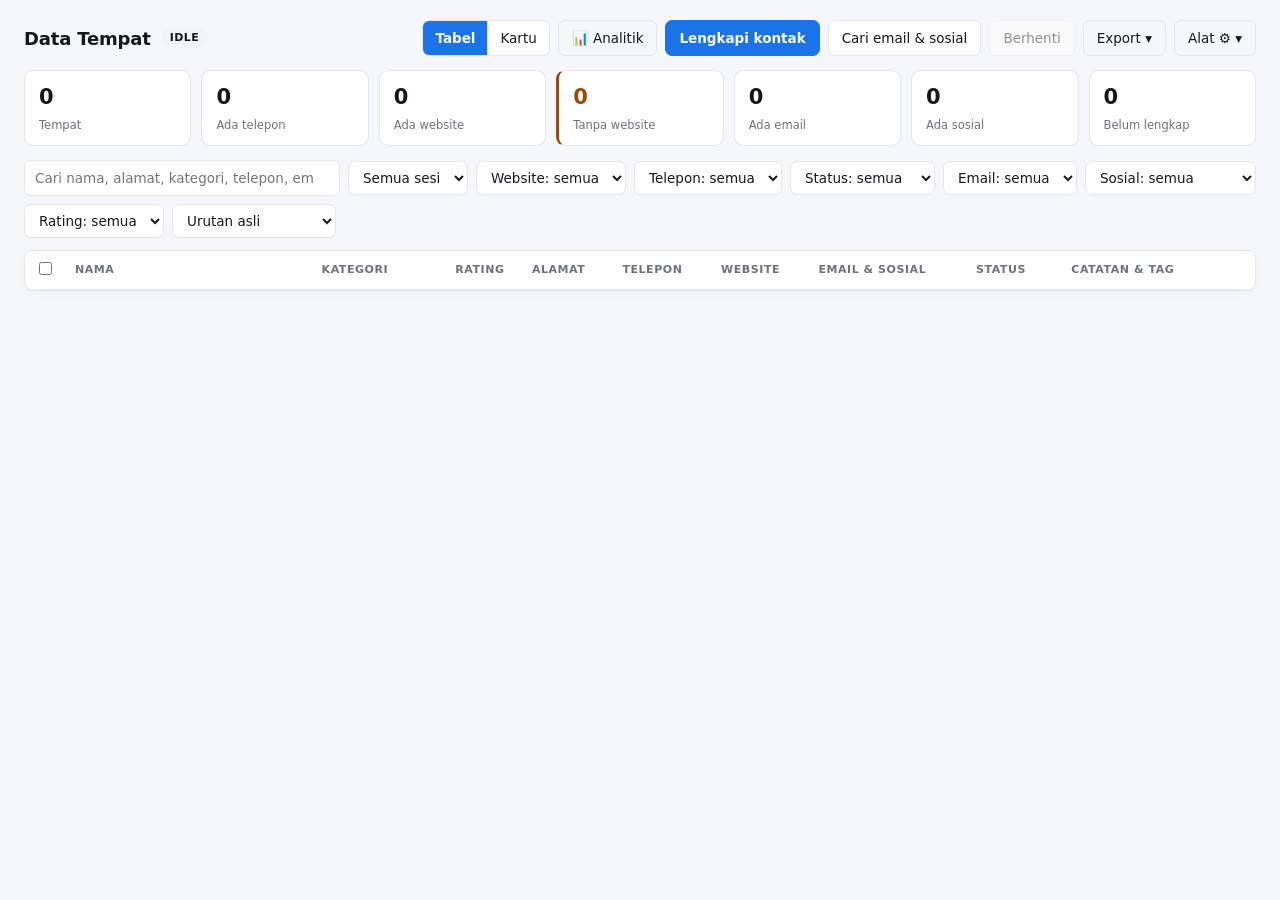
==== dashboard.html @ 05a10f6c "first commit" ====
<!doctype html>
<html lang="id">
<head>
  <meta charset="utf-8" />
  <title>Maps Directory Crawler — Dashboard</title>
  <link rel="stylesheet" href="dashboard.css" />
</head>
<body>
  <header class="top">
    <div class="brand">
      <h1>Data Tempat</h1>
      <span id="statusChip" class="chip idle">idle</span>
      <span id="live" class="live" hidden><i></i>live</span>
    </div>
    <div class="tools">
      <div class="seg" role="group" aria-label="Tampilan">
        <button id="viewTable" class="on" aria-pressed="true">Tabel</button>
        <button id="viewCard" aria-pressed="false">Kartu</button>
      </div>
      <button id="toggleAnalytics" class="ghost" title="Tampilkan/sembunyikan analitik visual">📊 Analitik</button>
      <button id="enrich" class="primary">Lengkapi kontak</button>
      <button id="emails">Cari email & sosial</button>
      <button id="stop" disabled>Berhenti</button>

      <div class="dropdown">
        <button id="btnExportMenu" class="ghost">Export ▾</button>
        <div class="dropdown-content">
          <button id="csv">Export CSV</button>
          <button id="excel">Export Excel (.xls)</button>
          <button id="json">Export JSON</button>
          <button id="copy">Salin (TSV)</button>
          <hr />
          <button id="copyEmails">Salin Semua Email</button>
          <button id="copyPhones">Salin Semua Telepon</button>
        </div>
      </div>

      <div class="dropdown">
        <button id="btnMoreMenu" class="ghost">Alat ⚙ ▾</button>
        <div class="dropdown-content">
          <button id="dedupe">Bersihkan Duplikat</button>
          <button id="clear" class="danger">Hapus semua data</button>
        </div>
      </div>
    </div>
  </header>

  <section id="runBar" class="runbar" hidden>
    <div class="runhead">
      <span id="runMsg"></span>
      <span id="runPct" class="pct"></span>
    </div>
    <div class="bar"><div id="fill"></div></div>
  </section>

  <section id="analyticsPanel" class="analytics-panel" hidden>
    <div class="analytics-grid">
      <div class="analytics-card">
        <h4>Funnel CRM Status</h4>
        <div id="analyticsFunnel" class="chart-bars"></div>
      </div>
      <div class="analytics-card">
        <h4>Kategori Terbanyak</h4>
        <div id="analyticsCategories" class="chart-bars"></div>
      </div>
      <div class="analytics-card">
        <h4>Kelengkapan Kontak</h4>
        <div id="analyticsCompleteness" class="chart-bars"></div>
      </div>
      <div class="analytics-card">
        <h4>Distribusi Rating</h4>
        <div id="analyticsRating" class="chart-bars"></div>
      </div>
    </div>
  </section>

  <section class="stats">
    <div class="stat"><span id="sTotal">0</span><label>Tempat</label></div>
    <div class="stat"><span id="sPhone">0</span><label>Ada telepon</label></div>
    <div class="stat"><span id="sSite">0</span><label>Ada website</label></div>
    <div class="stat warn"><span id="sNoSite">0</span><label>Tanpa website</label></div>
    <div class="stat"><span id="sEmail">0</span><label>Ada email</label></div>
    <div class="stat"><span id="sSocial">0</span><label>Ada sosial</label></div>
    <div class="stat"><span id="sIncomplete">0</span><label>Belum lengkap</label></div>
  </section>

  <section class="filters">
    <input id="q" type="search" placeholder="Cari nama, alamat, kategori, telepon, email, tag…" />
    <select id="session" title="Sesi crawl"><option value="all">Semua sesi</option></select>
    <select id="fWebsite">
      <option value="all">Website: semua</option>
      <option value="no">Tanpa website</option>
      <option value="yes">Ada website</option>
    </select>
    <select id="fPhone">
      <option value="all">Telepon: semua</option>
      <option value="no">Tanpa telepon</option>
      <option value="yes">Ada telepon</option>
    </select>
    <select id="fStatus">
      <option value="all">Status: semua</option>
      <option value="none">Belum ditandai</option>
      <option value="baru">Baru</option>
      <option value="dihubungi">Dihubungi</option>
      <option value="followup">Follow-up</option>
      <option value="deal">Deal</option>
      <option value="tolak">Tidak tertarik</option>
    </select>
    <select id="fEmail">
      <option value="all">Email: semua</option>
      <option value="yes">Ada email</option>
      <option value="no">Tanpa email</option>
    </select>
    <select id="fSocial">
      <option value="all">Sosial: semua</option>
      <option value="yes">Ada sosial media</option>
      <option value="no">Tanpa sosial media</option>
    </select>
    <select id="fRating">
      <option value="all">Rating: semua</option>
      <option value="lt4">&lt; 4,0</option>
      <option value="gte4">≥ 4,0</option>
      <option value="gte45">≥ 4,5</option>
      <option value="none">Tanpa rating</option>
    </select>
    <select id="sort">
      <option value="default">Urutan asli</option>
      <option value="name">Nama A–Z</option>
      <option value="rating">Rating tertinggi</option>
      <option value="reviews">Review terbanyak</option>
      <option value="category">Kategori A–Z</option>
    </select>
    <button id="reset" class="ghost" hidden>Reset filter</button>
    <span id="shown" class="shown"></span>
  </section>

  <div id="tableWrap" class="tablewrap">
    <table id="tbl">
      <thead>
        <tr>
          <th class="c-chk"><input type="checkbox" id="selectAll" title="Pilih semua baris di halaman ini" /></th>
          <th class="c-name sortable" data-sort="name">Nama <span class="sort-icon"></span></th>
          <th class="sortable" data-sort="category">Kategori <span class="sort-icon"></span></th>
          <th class="num sortable" data-sort="rating">Rating <span class="sort-icon"></span></th>
          <th>Alamat</th>
          <th>Telepon</th>
          <th>Website</th>
          <th>Email & Sosial</th>
          <th class="sortable" data-sort="status">Status <span class="sort-icon"></span></th>
          <th>Catatan & Tag</th>
          <th class="c-act"></th>
        </tr>
      </thead>
      <tbody id="tbody"></tbody>
    </table>
  </div>

  <div id="cardWrap" class="cardwrap" hidden></div>

  <p id="empty" class="empty" hidden></p>

  <nav id="pager" class="pager" hidden>
    <button id="pFirst" title="Halaman pertama">«</button>
    <button id="pPrev">‹ Sebelumnya</button>
    <span id="pInfo" class="pinfo"></span>
    <button id="pNext">Berikutnya ›</button>
    <button id="pLast" title="Halaman terakhir">»</button>
    <select id="perPage" title="Baris per halaman">
      <option value="25">25 / hal</option>
      <option value="50" selected>50 / hal</option>
      <option value="100">100 / hal</option>
      <option value="250">250 / hal</option>
    </select>
  </nav>

  <!-- Floating Batch Actions Bar -->
  <div id="batchBar" class="batch-bar" hidden>
    <span id="batchCount" class="batch-count">0 terpilih</span>
    <select id="batchStatusSel">
      <option value="">Ubah status massal…</option>
      <option value="baru">Baru</option>
      <option value="dihubungi">Dihubungi</option>
      <option value="followup">Follow-up</option>
      <option value="deal">Deal</option>
      <option value="tolak">Tidak tertarik</option>
    </select>
    <button id="batchExport" class="ghost">Export Terpilih</button>
    <button id="batchDelete" class="danger ghost">Hapus Terpilih</button>
    <button id="batchCancel" class="ghost">Batal</button>
  </div>

  <!-- Quick Detail Drawer Modal -->
  <div id="drawerOverlay" class="drawer-overlay" hidden></div>
  <aside id="drawerModal" class="drawer" hidden>
    <div class="drawer-header">
      <h2 id="dName">Nama Tempat</h2>
      <button id="dClose" class="drawer-close">&times;</button>
    </div>
    <div class="drawer-body">
      <div id="dBadges" class="drawer-badges"></div>
      
      <div class="drawer-actions">
        <a id="dBtnWa" class="btn-action wa" target="_blank" hidden>💬 WhatsApp</a>
        <a id="dBtnCall" class="btn-action call" target="_blank" hidden>📞 Telepon</a>
        <a id="dBtnSite" class="btn-action site" target="_blank" hidden>🌐 Website</a>
        <a id="dBtnMap" class="btn-action map" target="_blank" hidden>📍 Google Maps</a>
        <a id="dBtnEmail" class="btn-action mail" target="_blank" hidden>✉️ Email</a>
      </div>

      <div class="drawer-section">
        <h3>Informasi Kontak</h3>
        <div class="drawer-row"><b>Alamat:</b> <span id="dAddr">—</span></div>
        <div class="drawer-row"><b>Telepon:</b> <span id="dPhone">—</span></div>
        <div class="drawer-row"><b>Website:</b> <span id="dWebsite">—</span></div>
        <div class="drawer-row"><b>Email:</b> <span id="dEmail">—</span></div>
        <div class="drawer-row"><b>Media Sosial:</b> <div id="dSocials">—</div></div>
      </div>

      <div class="drawer-section">
        <h3>Lokasi & Jam Buka</h3>
        <div class="drawer-row"><b>Plus Code:</b> <span id="dPlusCode">—</span></div>
        <div class="drawer-row"><b>Koordinat:</b> <span id="dCoords">—</span></div>
        <div class="drawer-row"><b>Jam Buka:</b> <div id="dHours" class="hours-box">—</div></div>
      </div>

      <div class="drawer-section">
        <h3>Manajemen CRM</h3>
        <div class="drawer-row">
          <b>Status:</b>
          <div id="dStatusWrap"></div>
        </div>
        <div class="drawer-row">
          <b>Catatan:</b>
          <textarea id="dNote" class="drawer-textarea" placeholder="Tulis catatan prospek di sini…"></textarea>
        </div>
        <div class="drawer-row">
          <b>Tag Kustom:</b>
          <input id="dTags" type="text" class="drawer-input" placeholder="Pisahkan dengan koma (mis: VIP, Target Q3)" />
        </div>
      </div>
    </div>
  </aside>

  <script src="export.js"></script>
  <script src="dashboard.js"></script>
</body>
</html>
---- dashboard.css ----
:root {
  --bg: #f6f7f9;
  --panel: #ffffff;
  --fg: #16181d;
  --muted: #6b7280;
  --line: #e4e6eb;
  --accent: #1a73e8;
  --danger: #c5321f;
  --ok: #16794a;
  --warnbg: #fdf0e6;
  --warnfg: #9a4b0a;
  --chip: #f2f4f7;
}
@media (prefers-color-scheme: dark) {
  :root {
    --bg: #101216;
    --panel: #181b21;
    --fg: #e8eaed;
    --muted: #9aa0a6;
    --line: #2c2f36;
    --accent: #8ab4f8;
    --danger: #f28b82;
    --ok: #81c995;
    --warnbg: #2d2417;
    --warnfg: #f0b072;
    --chip: #22252b;
  }
}

* { box-sizing: border-box; }

/* Critical fix: HTML hidden attribute must override element CSS display */
[hidden] { display: none !important; }

body {
  margin: 0;
  padding: 20px 24px 40px;
  background: var(--bg);
  color: var(--fg);
  font: 13.5px/1.5 system-ui, -apple-system, "Segoe UI", sans-serif;
}

.top {
  display: flex;
  align-items: center;
  justify-content: space-between;
  gap: 16px;
  flex-wrap: wrap;
  margin-bottom: 14px;
}
.brand { display: flex; align-items: center; gap: 10px; }
h1 { margin: 0; font-size: 18px; font-weight: 650; letter-spacing: -0.01em; }

.chip {
  padding: 2px 9px;
  border-radius: 99px;
  background: var(--chip);
  font-size: 11px;
  font-weight: 650;
  text-transform: uppercase;
  letter-spacing: 0.04em;
}
.chip.collecting, .chip.detailing, .chip.enriching, .chip.emailing { color: var(--accent); }
.chip.done { color: var(--ok); }
.chip.error, .chip.stopped { color: var(--danger); }

.tools { display: flex; gap: 8px; align-items: center; flex-wrap: wrap; }

button {
  padding: 7px 13px;
  border: 1px solid var(--line);
  border-radius: 7px;
  background: var(--panel);
  color: var(--fg);
  font: inherit;
  cursor: pointer;
  transition: background 0.15s ease, border-color 0.15s ease;
}
button:hover:not(:disabled) { border-color: var(--accent); }
button:disabled { opacity: 0.45; cursor: not-allowed; }
button.primary { background: var(--accent); border-color: var(--accent); color: #fff; font-weight: 600; }
button.danger { color: var(--danger); }
button.ghost { background: transparent; }
button:focus-visible, input:focus-visible, select:focus-visible, textarea:focus-visible {
  outline: 2px solid var(--accent);
  outline-offset: 1px;
}

/* ── dropdown menus ─────────────────────────────────────────── */
.dropdown { position: relative; display: inline-block; }
.dropdown-content {
  display: none;
  position: absolute;
  right: 0;
  top: 100%;
  margin-top: 4px;
  background: var(--panel);
  min-width: 175px;
  box-shadow: 0 4px 16px rgba(0,0,0,0.18);
  border-radius: 8px;
  border: 1px solid var(--line);
  z-index: 100;
  padding: 4px 0;
}
.dropdown:hover .dropdown-content { display: block; }
.dropdown-content button {
  display: block;
  width: 100%;
  text-align: left;
  border: none;
  border-radius: 0;
  padding: 8px 12px;
  background: transparent;
  font-size: 12.5px;
}
.dropdown-content button:hover { background: var(--chip); }
.dropdown-content hr { margin: 4px 0; border: none; border-top: 1px solid var(--line); }

.runmsg {
  margin: 0 0 12px;
  padding: 9px 12px;
  border-radius: 7px;
  background: var(--panel);
  border: 1px solid var(--line);
  border-left: 3px solid var(--accent);
  font-size: 12.5px;
  color: var(--muted);
}

.stats { display: flex; gap: 10px; flex-wrap: wrap; margin-bottom: 14px; }
.stat {
  flex: 1 1 120px;
  padding: 11px 14px;
  border: 1px solid var(--line);
  border-radius: 9px;
  background: var(--panel);
}
.stat span { display: block; font-size: 21px; font-weight: 650; font-variant-numeric: tabular-nums; }
.stat label { font-size: 11.5px; color: var(--muted); }
.stat.warn { border-left: 3px solid var(--warnfg); }
.stat.warn span { color: var(--warnfg); }

/* ── visual analytics ───────────────────────────────────────── */
.analytics-panel { margin-bottom: 16px; }
.analytics-grid {
  display: grid;
  grid-template-columns: repeat(auto-fit, minmax(220px, 1fr));
  gap: 12px;
}
.analytics-card {
  background: var(--panel);
  border: 1px solid var(--line);
  border-radius: 10px;
  padding: 12px 14px;
}
.analytics-card h4 { margin: 0 0 10px; font-size: 12.5px; font-weight: 650; color: var(--fg); text-transform: uppercase; letter-spacing: 0.02em; }
.chart-bars { display: flex; flex-direction: column; gap: 8px; font-size: 11.5px; }
.chart-bar-row { display: flex; flex-direction: column; gap: 3px; }
.chart-bar-label { display: flex; justify-content: space-between; color: var(--muted); }
.chart-bar-track { height: 6px; background: var(--chip); border-radius: 99px; overflow: hidden; }
.chart-bar-fill { height: 100%; background: var(--accent); border-radius: 99px; transition: width 0.4s ease; }

.filters { display: flex; gap: 8px; align-items: center; flex-wrap: wrap; margin-bottom: 12px; }
input[type="search"], select {
  padding: 7px 10px;
  border: 1px solid var(--line);
  border-radius: 7px;
  background: var(--panel);
  color: var(--fg);
  font: inherit;
}
input[type="search"] { flex: 1 1 240px; min-width: 180px; }
.shown { margin-left: auto; font-size: 12px; color: var(--muted); font-variant-numeric: tabular-nums; }

/* ── compact & elegant table ────────────────────────────────── */
.tablewrap {
  overflow-x: auto;
  border: 1px solid var(--line);
  border-radius: 10px;
  background: var(--panel);
  box-shadow: 0 2px 8px rgba(0, 0, 0, 0.04);
}
table { width: 100%; border-collapse: collapse; font-size: 12.5px; }

thead th {
  position: sticky;
  top: 0;
  z-index: 10;
  padding: 8px 10px;
  background: var(--panel);
  border-bottom: 1px solid var(--line);
  text-align: left;
  font-size: 11px;
  font-weight: 650;
  text-transform: uppercase;
  letter-spacing: 0.05em;
  color: var(--muted);
  white-space: nowrap;
}
th.sortable { cursor: pointer; user-select: none; }
th.sortable:hover { color: var(--fg); }
.sort-icon { display: inline-block; font-size: 10px; margin-left: 3px; }
.c-chk { width: 32px; text-align: center; }

tbody td {
  padding: 6px 10px;
  border-bottom: 1px solid var(--line);
  vertical-align: middle;
  transition: background 0.1s ease;
}
tbody tr:last-child td { border-bottom: none; }
tbody tr:hover { background: color-mix(in srgb, var(--accent) 5%, var(--panel)); }

.c-name { min-width: 200px; max-width: 280px; }
.c-cat { max-width: 140px; white-space: nowrap; overflow: hidden; text-overflow: ellipsis; }
.num { text-align: right; font-variant-numeric: tabular-nums; }
td.num { text-align: right; white-space: nowrap; }
.c-act { width: 42px; text-align: center; }

.tbl-thumb {
  width: 28px;
  height: 28px;
  border-radius: 6px;
  object-fit: cover;
  flex: 0 0 28px;
  margin-right: 8px;
  border: 1px solid var(--line);
  background: var(--chip);
}

.pname {
  font-weight: 650;
  cursor: pointer;
  display: flex;
  align-items: center;
}
.pname-title {
  white-space: nowrap;
  overflow: hidden;
  text-overflow: ellipsis;
  max-width: 220px;
}
.pname a { color: inherit; text-decoration: none; }
.pname a:hover { text-decoration: underline; color: var(--accent); }

.star-icon { color: #f59e0b; font-weight: bold; margin-right: 2px; }
.rate-val { font-weight: 650; color: var(--fg); font-variant-numeric: tabular-nums; }

.card-img {
  width: 100%;
  height: 120px;
  object-fit: cover;
  border-radius: 8px;
  margin-bottom: 4px;
  background: var(--chip);
}

.drawer-hero-img {
  width: 100%;
  height: 160px;
  object-fit: cover;
  border-radius: 10px;
  margin-bottom: 4px;
  background: var(--chip);
}

.addr {
  max-width: 220px;
  white-space: nowrap;
  overflow: hidden;
  text-overflow: ellipsis;
  color: var(--muted);
  font-size: 12px;
}
.hours { max-width: 180px; color: var(--muted); font-size: 11.5px; }
.rev { color: var(--muted); font-size: 11px; }
a { color: var(--accent); }

.tag-chip {
  display: inline-block;
  padding: 1px 6px;
  border-radius: 4px;
  font-size: 10px;
  font-weight: 600;
  background: var(--chip);
  color: var(--muted);
  margin-right: 3px;
  margin-top: 2px;
}
.tags-wrap { display: flex; flex-wrap: wrap; gap: 2px; margin-top: 2px; }

.tag {
  display: inline-block;
  padding: 1.5px 7px;
  border-radius: 99px;
  font-size: 10.5px;
  font-weight: 650;
  white-space: nowrap;
}
.tag.none { background: var(--warnbg); color: var(--warnfg); }
.tag.dim { background: var(--chip); color: var(--muted); }
tr.nosite td:first-child { box-shadow: inset 3px 0 0 var(--warnfg); }

.sess { margin-top: 3px; font-size: 10.5px; color: var(--muted); }

.rowdel {
  padding: 3px 8px;
  border-color: transparent;
  background: transparent;
  color: var(--muted);
  font-size: 14px;
  line-height: 1;
}
.rowdel:hover { color: var(--danger); border-color: var(--danger); }

.empty { padding: 34px 16px; text-align: center; color: var(--muted); font-size: 13px; }

/* ── indikator live ─────────────────────────────────────────── */
.live {
  display: inline-flex;
  align-items: center;
  gap: 5px;
  padding: 2px 9px;
  border-radius: 99px;
  background: var(--warnbg);
  color: var(--warnfg);
  font-size: 11px;
  font-weight: 650;
  text-transform: uppercase;
  letter-spacing: 0.04em;
}
.live i {
  width: 6px;
  height: 6px;
  border-radius: 50%;
  background: currentColor;
  animation: pulse 1.4s ease-in-out infinite;
}
@keyframes pulse { 0%,100% { opacity: 1; } 50% { opacity: 0.25; } }

/* ── toggle tabel / kartu ───────────────────────────────────── */
.seg { display: inline-flex; border: 1px solid var(--line); border-radius: 7px; overflow: hidden; }
.seg button { border: none; border-radius: 0; background: var(--panel); padding: 7px 12px; }
.seg button + button { border-left: 1px solid var(--line); }
.seg button.on { background: var(--accent); color: #fff; font-weight: 600; }
.seg button.on:hover { border-color: transparent; }

/* ── progress bar ───────────────────────────────────────────── */
.runbar {
  margin-bottom: 14px;
  padding: 11px 14px;
  border: 1px solid var(--line);
  border-left: 3px solid var(--accent);
  border-radius: 8px;
  background: var(--panel);
}
.runbar.err { border-left-color: var(--danger); }
.runhead {
  display: flex;
  align-items: baseline;
  gap: 12px;
  margin-bottom: 8px;
  font-size: 12.5px;
  color: var(--muted);
}
#runMsg { flex: 1; min-width: 0; overflow: hidden; text-overflow: ellipsis; white-space: nowrap; }
.pct { font-variant-numeric: tabular-nums; font-weight: 650; color: var(--fg); }
.bar { height: 5px; border-radius: 99px; background: var(--chip); overflow: hidden; }
#fill { height: 100%; width: 0; background: var(--accent); transition: width 0.3s ease; }
/* Fase collect tidak punya total pasti — pakai animasi indeterminate. */
#fill.indet {
  width: 34% !important;
  animation: slide 1.3s ease-in-out infinite;
}
@keyframes slide { 0% { margin-left: -34%; } 100% { margin-left: 100%; } }

/* ── baris yang sedang diproses ─────────────────────────────── */
tr.active, .card.active {
  background: color-mix(in srgb, var(--accent) 9%, transparent);
  box-shadow: inset 3px 0 0 var(--accent);
}
tr.enter, .card.enter { animation: fadein 0.4s ease; }
@keyframes fadein { from { opacity: 0; transform: translateY(-3px); } to { opacity: 1; transform: none; } }

/* ── skeleton loading ───────────────────────────────────────── */
.sk {
  display: block;
  height: 10px;
  border-radius: 4px;
  background: linear-gradient(90deg, var(--chip) 25%, var(--line) 37%, var(--chip) 63%);
  background-size: 400% 100%;
  animation: shimmer 1.3s ease infinite;
}
@keyframes shimmer { 0% { background-position: 100% 50%; } 100% { background-position: 0 50%; } }
tr.skel td { padding: 12px 11px; }

/* ── mode kartu ─────────────────────────────────────────────── */
.cardwrap {
  display: grid;
  grid-template-columns: repeat(auto-fill, minmax(268px, 1fr));
  gap: 12px;
}
.card {
  position: relative;
  display: flex;
  flex-direction: column;
  gap: 7px;
  padding: 14px;
  border: 1px solid var(--line);
  border-radius: 10px;
  background: var(--panel);
}
.card:hover { border-color: var(--accent); }
.card.nosite { border-left: 3px solid var(--warnfg); }
.card h3 { margin: 0; font-size: 14px; font-weight: 650; line-height: 1.3; padding-right: 22px; cursor: pointer; }
.card h3 a { color: inherit; text-decoration: none; }
.card h3 a:hover { text-decoration: underline; color: var(--accent); }
.card .meta { display: flex; align-items: center; gap: 7px; flex-wrap: wrap; font-size: 11.5px; color: var(--muted); }
.card .addr { font-size: 12px; color: var(--muted); line-height: 1.45; }
.card .lines { display: flex; flex-direction: column; gap: 4px; font-size: 12px; }
.card .lines div { display: flex; gap: 7px; }
.card .lines b { flex: 0 0 54px; font-weight: 500; color: var(--muted); }
.card .lines span, .card .lines a { min-width: 0; overflow: hidden; text-overflow: ellipsis; white-space: nowrap; }
.card .rowdel { position: absolute; top: 9px; right: 9px; }
.card .sess { margin-top: auto; padding-top: 3px; }
.rate { font-weight: 650; color: var(--fg); font-variant-numeric: tabular-nums; }

/* ── pagination ─────────────────────────────────────────────── */
.pager {
  display: flex;
  align-items: center;
  gap: 8px;
  margin-top: 14px;
  flex-wrap: wrap;
}
.pinfo { font-size: 12.5px; color: var(--muted); font-variant-numeric: tabular-nums; padding: 0 4px; }
.pager select { margin-left: auto; }
.pager button { min-width: 38px; }

@media (max-width: 620px) {
  body { padding: 14px; }
  .tools { width: 100%; }
  .shown { width: 100%; margin: 4px 0 0; }
}

/* ── status kontak ──────────────────────────────────────────── */
.stsel {
  padding: 3px 7px;
  border: 1px solid var(--line);
  border-radius: 99px;
  background: var(--chip);
  color: var(--muted);
  font: inherit;
  font-size: 11.5px;
  font-weight: 600;
  cursor: pointer;
  max-width: 132px;
}
.stsel.st-baru      { background: #e8f0fe; color: #1a56c4; border-color: transparent; }
.stsel.st-dihubungi { background: #fff4d6; color: #8a5a00; border-color: transparent; }
.stsel.st-followup  { background: #ede4fb; color: #6a3fb5; border-color: transparent; }
.stsel.st-deal      { background: #e2f5ea; color: #12653d; border-color: transparent; }
.stsel.st-tolak     { background: #fae3e0; color: #a32d1a; border-color: transparent; }
@media (prefers-color-scheme: dark) {
  .stsel.st-baru      { background: #1b2f52; color: #a8c7fa; }
  .stsel.st-dihubungi { background: #40320e; color: #f3ce7a; }
  .stsel.st-followup  { background: #33234d; color: #cbb0f5; }
  .stsel.st-deal      { background: #14392a; color: #8fd9b0; }
  .stsel.st-tolak     { background: #45211c; color: #f2a99c; }
}

/* ── catatan ────────────────────────────────────────────────── */
.note {
  width: 100%;
  min-width: 108px;
  padding: 4px 7px;
  border: 1px solid transparent;
  border-radius: 6px;
  background: transparent;
  color: var(--fg);
  font: inherit;
  font-size: 12px;
}
.note:hover { border-color: var(--line); }
.note:focus { border-color: var(--accent); background: var(--bg); outline: none; }
.notecell { min-width: 128px; }
.emailcell { max-width: 178px; overflow: hidden; text-overflow: ellipsis; }
.emailcell a { word-break: break-all; }

.crm { display: flex; gap: 7px; align-items: center; margin-top: 2px; }
.crm .note { flex: 1; border-color: var(--line); }

/* ── social media badges ────────────────────────────────────── */
.social-badge {
  display: inline-flex;
  align-items: center;
  gap: 3px;
  padding: 2px 6px;
  border-radius: 4px;
  font-size: 10.5px;
  font-weight: 600;
  text-decoration: none;
  color: #fff;
  margin-right: 4px;
  margin-bottom: 2px;
}
.social-ig { background: linear-gradient(45deg, #f09433, #e6683c, #dc2743, #cc2366, #bc1888); }
.social-wa { background: #25d366; }
.social-fb { background: #1877f2; }
.social-li { background: #0a66c2; }
.social-tt { background: #000; }
.social-tw { background: #1da1f2; }

/* ── batch bar ──────────────────────────────────────────────── */
.batch-bar {
  position: fixed;
  bottom: 20px;
  left: 50%;
  transform: translateX(-50%);
  background: var(--panel);
  border: 1px solid var(--line);
  box-shadow: 0 8px 24px rgba(0,0,0,0.25);
  border-radius: 99px;
  padding: 8px 16px;
  display: flex;
  align-items: center;
  gap: 10px;
  z-index: 500;
  animation: slideUp 0.3s ease;
}
@keyframes slideUp { from { transform: translate(-50%, 20px); opacity: 0; } to { transform: translate(-50%, 0); opacity: 1; } }
.batch-count { font-weight: 650; font-size: 12.5px; }

/* ── quick detail drawer & backdrop ─────────────────────────── */
.drawer-overlay {
  position: fixed;
  top: 0;
  left: 0;
  right: 0;
  bottom: 0;
  background: rgba(0, 0, 0, 0.45);
  backdrop-filter: blur(2px);
  z-index: 999;
}
.drawer {
  position: fixed;
  top: 0;
  right: 0;
  bottom: 0;
  width: 440px;
  max-width: 92vw;
  background: var(--panel);
  border-left: 1px solid var(--line);
  box-shadow: -8px 0 32px rgba(0, 0, 0, 0.25);
  z-index: 1000;
  display: flex;
  flex-direction: column;
  animation: slideRight 0.25s cubic-bezier(0.16, 1, 0.3, 1);
}
@keyframes slideRight { from { transform: translateX(100%); } to { transform: translateX(0); } }
.drawer-header {
  display: flex;
  align-items: center;
  justify-content: space-between;
  padding: 16px 20px;
  border-bottom: 1px solid var(--line);
  background: var(--panel);
}
.drawer-header h2 { margin: 0; font-size: 16px; font-weight: 650; word-break: break-word; }
.drawer-close { background: none; border: none; font-size: 22px; cursor: pointer; color: var(--muted); padding: 0 4px; }
.drawer-close:hover { color: var(--fg); }
.drawer-body { padding: 18px 20px; overflow-y: auto; display: flex; flex-direction: column; gap: 16px; }
.drawer-badges { display: flex; gap: 8px; flex-wrap: wrap; align-items: center; }

/* Drawer Action Buttons Grid */
.drawer-actions {
  display: grid;
  grid-template-columns: repeat(auto-fit, minmax(110px, 1fr));
  gap: 8px;
}
.btn-action {
  padding: 7px 10px;
  border-radius: 6px;
  font-size: 12px;
  font-weight: 600;
  text-decoration: none;
  display: inline-flex;
  align-items: center;
  justify-content: center;
  gap: 5px;
  white-space: nowrap;
  transition: opacity 0.15s ease;
}
.btn-action:hover { opacity: 0.9; }
.btn-action.wa { background: #25d366; color: #fff; }
.btn-action.call { background: var(--chip); color: var(--fg); }
.btn-action.site { background: var(--accent); color: #fff; }
.btn-action.map { background: var(--chip); color: var(--fg); }
.btn-action.mail { background: var(--chip); color: var(--fg); }

.drawer-section { display: flex; flex-direction: column; gap: 8px; border-top: 1px solid var(--line); padding-top: 12px; }
.drawer-section:first-of-type { border-top: none; padding-top: 0; }
.drawer-section h3 { margin: 0 0 2px; font-size: 11.5px; font-weight: 650; color: var(--muted); text-transform: uppercase; letter-spacing: 0.04em; }
.drawer-row { font-size: 12.5px; line-height: 1.5; word-break: break-word; }
.drawer-row b { font-weight: 600; min-width: 90px; display: inline-block; color: var(--muted); }
.drawer-textarea, .drawer-input {
  width: 100%;
  padding: 8px;
  border: 1px solid var(--line);
  border-radius: 6px;
  background: var(--bg);
  color: var(--fg);
  font: inherit;
  margin-top: 4px;
}
.drawer-textarea { min-height: 70px; resize: vertical; }
.hours-box { white-space: pre-line; background: var(--chip); padding: 8px; border-radius: 6px; font-size: 11.5px; margin-top: 4px; }
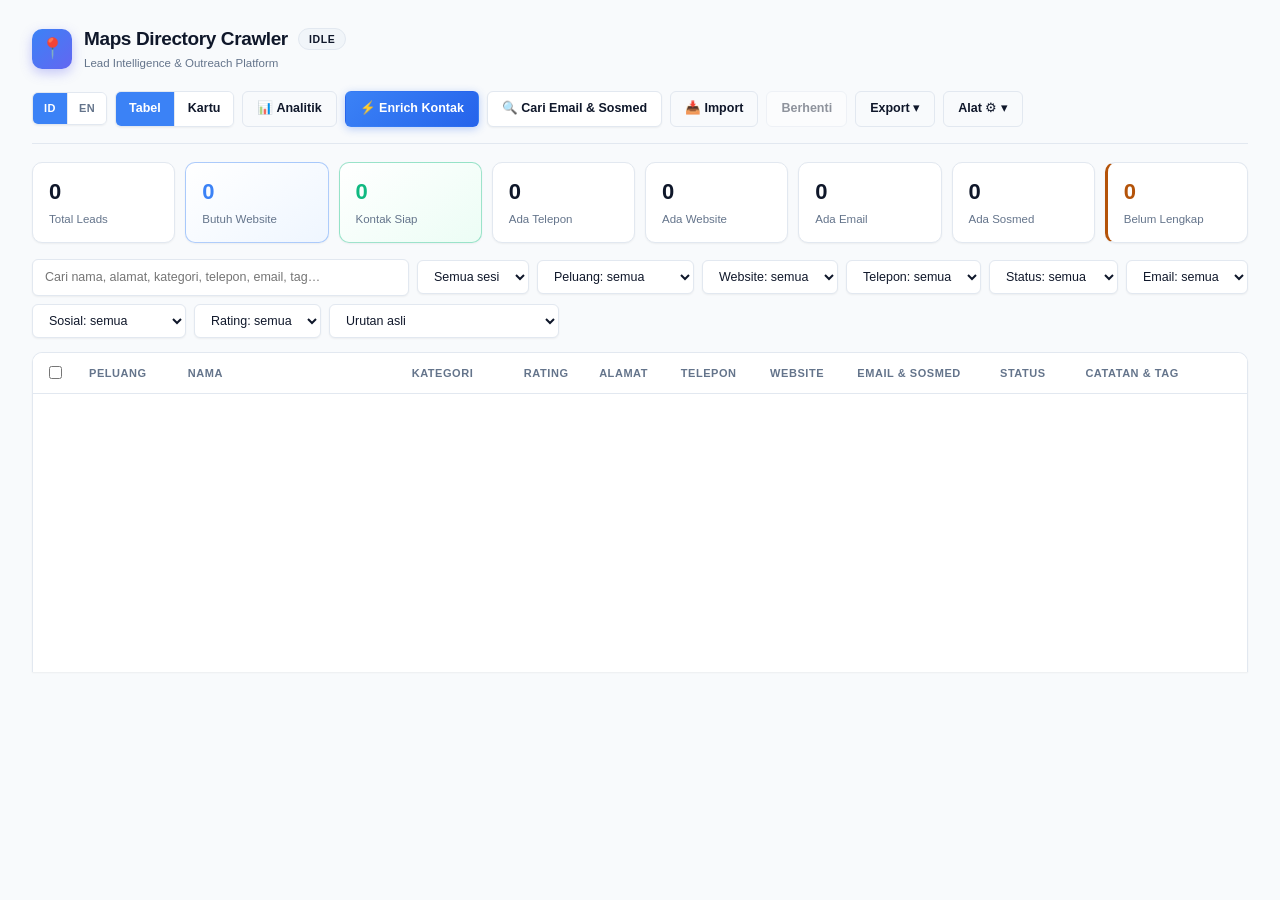
==== commit 7b603919: "Gemini 3.5 Flash is no longer available. Please switch to Gemini 3.7 Flash in the latest version of " ====
--- a/dashboard.html
+++ b/dashboard.html
@@ -2,44 +2,60 @@
 <html lang="id">
 <head>
   <meta charset="utf-8" />
-  <title>Maps Directory Crawler — Dashboard</title>
+  <title>Maps Directory Crawler — Dashboard Pro</title>
   <link rel="stylesheet" href="dashboard.css" />
 </head>
 <body>
   <header class="top">
     <div class="brand">
-      <h1>Data Tempat</h1>
-      <span id="statusChip" class="chip idle">idle</span>
-      <span id="live" class="live" hidden><i></i>live</span>
+      <div class="brand-badge">📍</div>
+      <div class="brand-titles">
+        <div class="brand-line">
+          <h1>Maps Directory Crawler</h1>
+          <span id="statusChip" class="chip idle">idle</span>
+          <span id="live" class="live" hidden><i></i>live</span>
+        </div>
+        <span id="lblBrandSub" class="brand-sub">Lead Intelligence & Outreach Platform</span>
+      </div>
     </div>
     <div class="tools">
+      <div class="lang-switch" role="group" aria-label="Language">
+        <button id="langId" class="lang-btn on" title="Bahasa Indonesia">ID</button>
+        <button id="langEn" class="lang-btn" title="English">EN</button>
+      </div>
+
       <div class="seg" role="group" aria-label="Tampilan">
-        <button id="viewTable" class="on" aria-pressed="true">Tabel</button>
-        <button id="viewCard" aria-pressed="false">Kartu</button>
-      </div>
-      <button id="toggleAnalytics" class="ghost" title="Tampilkan/sembunyikan analitik visual">📊 Analitik</button>
-      <button id="enrich" class="primary">Lengkapi kontak</button>
-      <button id="emails">Cari email & sosial</button>
-      <button id="stop" disabled>Berhenti</button>
+        <button id="viewTable" class="on" aria-pressed="true"><span id="lblViewTable">Tabel</span></button>
+        <button id="viewCard" aria-pressed="false"><span id="lblViewCard">Kartu</span></button>
+      </div>
+      <button id="toggleAnalytics" class="ghost" title="Tampilkan/sembunyikan analitik visual"><span id="lblAnalyticsBtn">📊 Analitik</span></button>
+      <button id="enrich" class="primary"><span id="lblEnrichBtn">⚡ Enrich Kontak</span></button>
+      <button id="emails"><span id="lblEmailsBtn">🔍 Cari Email & Sosmed</span></button>
+      <button id="btnOpenImport" class="ghost" title="Import file CSV atau JSON"><span id="lblImportBtn">📥 Import</span></button>
+      <button id="stop" disabled><span id="lblStopBtn">Berhenti</span></button>
 
       <div class="dropdown">
-        <button id="btnExportMenu" class="ghost">Export ▾</button>
+        <button id="btnExportMenu" class="ghost"><span id="lblExportMenu">Export ▾</span></button>
         <div class="dropdown-content">
-          <button id="csv">Export CSV</button>
-          <button id="excel">Export Excel (.xls)</button>
-          <button id="json">Export JSON</button>
-          <button id="copy">Salin (TSV)</button>
+          <button id="csv"><span id="lblExportCsv">Export CSV</span></button>
+          <button id="excel"><span id="lblExportExcel">Export Excel (.xls)</span></button>
+          <button id="json"><span id="lblExportJson">Export JSON</span></button>
+          <button id="copy"><span id="lblExportTsv">Salin (TSV)</span></button>
           <hr />
-          <button id="copyEmails">Salin Semua Email</button>
-          <button id="copyPhones">Salin Semua Telepon</button>
+          <button id="copyEmails"><span id="lblCopyEmails">Salin Semua Email</span></button>
+          <button id="copyPhones"><span id="lblCopyPhones">Salin Semua Telepon</span></button>
         </div>
       </div>
 
       <div class="dropdown">
-        <button id="btnMoreMenu" class="ghost">Alat ⚙ ▾</button>
+        <button id="btnMoreMenu" class="ghost"><span id="lblToolsMenu">Alat ⚙ ▾</span></button>
         <div class="dropdown-content">
-          <button id="dedupe">Bersihkan Duplikat</button>
-          <button id="clear" class="danger">Hapus semua data</button>
+          <button id="btnMenuImport"><span id="lblMenuImport">📥 Import CSV / JSON…</span></button>
+          <button id="btnBackup"><span id="lblMenuBackup">💾 Backup Database (.json)</span></button>
+          <button id="btnMenuRestore"><span id="lblMenuRestore">🔄 Restore Database…</span></button>
+          <hr />
+          <button id="dedupe"><span id="lblMenuDedupe">🧹 Merge Duplikat</span></button>
+          <button id="clear" class="danger"><span id="lblMenuClear">🗑️ Kosongkan Semua Data</span></button>
         </div>
       </div>
     </div>
@@ -56,37 +72,50 @@
   <section id="analyticsPanel" class="analytics-panel" hidden>
     <div class="analytics-grid">
       <div class="analytics-card">
-        <h4>Funnel CRM Status</h4>
+        <h4 id="lblAnalyticsOpp">Radar Peluang Lead</h4>
+        <div id="analyticsOpportunity" class="chart-bars"></div>
+      </div>
+      <div class="analytics-card">
+        <h4 id="lblAnalyticsFunnel">Funnel CRM Status</h4>
         <div id="analyticsFunnel" class="chart-bars"></div>
       </div>
       <div class="analytics-card">
-        <h4>Kategori Terbanyak</h4>
+        <h4 id="lblAnalyticsCat">Kategori Terbanyak</h4>
         <div id="analyticsCategories" class="chart-bars"></div>
       </div>
       <div class="analytics-card">
-        <h4>Kelengkapan Kontak</h4>
+        <h4 id="lblAnalyticsComp">Kelengkapan Kontak</h4>
         <div id="analyticsCompleteness" class="chart-bars"></div>
       </div>
       <div class="analytics-card">
-        <h4>Distribusi Rating</h4>
+        <h4 id="lblAnalyticsRate">Distribusi Rating</h4>
         <div id="analyticsRating" class="chart-bars"></div>
       </div>
     </div>
   </section>
 
   <section class="stats">
-    <div class="stat"><span id="sTotal">0</span><label>Tempat</label></div>
-    <div class="stat"><span id="sPhone">0</span><label>Ada telepon</label></div>
-    <div class="stat"><span id="sSite">0</span><label>Ada website</label></div>
-    <div class="stat warn"><span id="sNoSite">0</span><label>Tanpa website</label></div>
-    <div class="stat"><span id="sEmail">0</span><label>Ada email</label></div>
-    <div class="stat"><span id="sSocial">0</span><label>Ada sosial</label></div>
-    <div class="stat"><span id="sIncomplete">0</span><label>Belum lengkap</label></div>
+    <div class="stat"><span id="sTotal">0</span><label id="lblStatTotal">Total Leads</label></div>
+    <div class="stat highlight"><span id="sWebPitch">0</span><label id="lblStatWebPitch">Butuh Website</label></div>
+    <div class="stat ready"><span id="sReady">0</span><label id="lblStatReady">Kontak Siap</label></div>
+    <div class="stat"><span id="sPhone">0</span><label id="lblStatPhone">Ada Telepon</label></div>
+    <div class="stat"><span id="sSite">0</span><label id="lblStatSite">Ada Website</label></div>
+    <div class="stat"><span id="sEmail">0</span><label id="lblStatEmail">Ada Email</label></div>
+    <div class="stat"><span id="sSocial">0</span><label id="lblStatSocial">Ada Sosmed</label></div>
+    <div class="stat warn"><span id="sIncomplete">0</span><label id="lblStatIncomplete">Belum Lengkap</label></div>
   </section>
 
   <section class="filters">
     <input id="q" type="search" placeholder="Cari nama, alamat, kategori, telepon, email, tag…" />
     <select id="session" title="Sesi crawl"><option value="all">Semua sesi</option></select>
+    <select id="fOpp" title="Filter Radar Peluang">
+      <option value="all">Peluang: semua</option>
+      <option value="web-pitch">🌐 Butuh Website</option>
+      <option value="reputation-fix">🛡️ Perlu Reputasi</option>
+      <option value="high-value">⭐ High Value Lead</option>
+      <option value="outreach-ready">⚡ Kontak Siap</option>
+      <option value="standard">📍 Standard Lead</option>
+    </select>
     <select id="fWebsite">
       <option value="all">Website: semua</option>
       <option value="no">Tanpa website</option>
@@ -125,6 +154,7 @@
     </select>
     <select id="sort">
       <option value="default">Urutan asli</option>
+      <option value="score">Skor Peluang (Tinggi → Rendah)</option>
       <option value="name">Nama A–Z</option>
       <option value="rating">Rating tertinggi</option>
       <option value="reviews">Review terbanyak</option>
@@ -139,15 +169,16 @@
       <thead>
         <tr>
           <th class="c-chk"><input type="checkbox" id="selectAll" title="Pilih semua baris di halaman ini" /></th>
-          <th class="c-name sortable" data-sort="name">Nama <span class="sort-icon"></span></th>
-          <th class="sortable" data-sort="category">Kategori <span class="sort-icon"></span></th>
-          <th class="num sortable" data-sort="rating">Rating <span class="sort-icon"></span></th>
-          <th>Alamat</th>
-          <th>Telepon</th>
-          <th>Website</th>
-          <th>Email & Sosial</th>
-          <th class="sortable" data-sort="status">Status <span class="sort-icon"></span></th>
-          <th>Catatan & Tag</th>
+          <th id="thOpp" class="sortable" data-sort="opp">Peluang <span class="sort-icon"></span></th>
+          <th id="thName" class="c-name sortable" data-sort="name">Nama <span class="sort-icon"></span></th>
+          <th id="thCat" class="sortable" data-sort="category">Kategori <span class="sort-icon"></span></th>
+          <th id="thRating" class="num sortable" data-sort="rating">Rating <span class="sort-icon"></span></th>
+          <th id="thAddr">Alamat</th>
+          <th id="thPhone">Telepon</th>
+          <th id="thSite">Website</th>
+          <th id="thEmail">Email & Sosmed</th>
+          <th id="thStatus" class="sortable" data-sort="status">Status <span class="sort-icon"></span></th>
+          <th id="thNote">Catatan & Tag</th>
           <th class="c-act"></th>
         </tr>
       </thead>
@@ -157,7 +188,10 @@
 
   <div id="cardWrap" class="cardwrap" hidden></div>
 
-  <p id="empty" class="empty" hidden></p>
+  <div id="empty" class="empty" hidden>
+    <div class="empty-icon">🔍</div>
+    <p id="emptyText" class="empty-msg">Belum ada data tempat.</p>
+  </div>
 
   <nav id="pager" class="pager" hidden>
     <button id="pFirst" title="Halaman pertama">«</button>
@@ -184,9 +218,9 @@
       <option value="deal">Deal</option>
       <option value="tolak">Tidak tertarik</option>
     </select>
-    <button id="batchExport" class="ghost">Export Terpilih</button>
-    <button id="batchDelete" class="danger ghost">Hapus Terpilih</button>
-    <button id="batchCancel" class="ghost">Batal</button>
+    <button id="batchExport" class="ghost"><span id="lblBatchExport">Export Terpilih</span></button>
+    <button id="batchDelete" class="danger ghost"><span id="lblBatchDelete">Hapus Terpilih</span></button>
+    <button id="batchCancel" class="ghost"><span id="lblBatchCancel">Batal</span></button>
   </div>
 
   <!-- Quick Detail Drawer Modal -->
@@ -208,39 +242,111 @@
       </div>
 
       <div class="drawer-section">
-        <h3>Informasi Kontak</h3>
-        <div class="drawer-row"><b>Alamat:</b> <span id="dAddr">—</span></div>
-        <div class="drawer-row"><b>Telepon:</b> <span id="dPhone">—</span></div>
-        <div class="drawer-row"><b>Website:</b> <span id="dWebsite">—</span></div>
-        <div class="drawer-row"><b>Email:</b> <span id="dEmail">—</span></div>
-        <div class="drawer-row"><b>Media Sosial:</b> <div id="dSocials">—</div></div>
+        <h3 id="lblDrawerOpp">Radar Peluang & Skor</h3>
+        <div class="drawer-opp-box">
+          <div id="dOppBadge" class="drawer-opp-main"></div>
+          <div class="drawer-score-box">
+            <span class="score-label">Lead Score</span>
+            <b id="dLeadScore" class="score-number">0/100</b>
+          </div>
+        </div>
       </div>
 
       <div class="drawer-section">
-        <h3>Lokasi & Jam Buka</h3>
-        <div class="drawer-row"><b>Plus Code:</b> <span id="dPlusCode">—</span></div>
-        <div class="drawer-row"><b>Koordinat:</b> <span id="dCoords">—</span></div>
-        <div class="drawer-row"><b>Jam Buka:</b> <div id="dHours" class="hours-box">—</div></div>
+        <h3 id="lblDrawerContact">Informasi Kontak</h3>
+        <div class="drawer-row"><b id="lblDAddr">Alamat:</b> <span id="dAddr">—</span></div>
+        <div class="drawer-row"><b id="lblDPhone">Telepon:</b> <span id="dPhone">—</span></div>
+        <div class="drawer-row"><b id="lblDWebsite">Website:</b> <span id="dWebsite">—</span></div>
+        <div class="drawer-row"><b id="lblDEmail">Email:</b> <span id="dEmail">—</span></div>
+        <div class="drawer-row"><b id="lblDSocials">Media Sosial:</b> <div id="dSocials">—</div></div>
       </div>
 
       <div class="drawer-section">
-        <h3>Manajemen CRM</h3>
+        <h3 id="lblDrawerLocation">Lokasi & Jam Buka</h3>
+        <div class="drawer-row"><b id="lblDPlusCode">Plus Code:</b> <span id="dPlusCode">—</span></div>
+        <div class="drawer-row"><b id="lblDCoords">Koordinat:</b> <span id="dCoords">—</span></div>
+        <div class="drawer-row"><b id="lblDHours">Jam Buka:</b> <div id="dHours" class="hours-box">—</div></div>
+      </div>
+
+      <div class="drawer-section">
+        <h3 id="lblDrawerCrm">Manajemen CRM</h3>
         <div class="drawer-row">
-          <b>Status:</b>
+          <b id="lblDStatus">Status:</b>
           <div id="dStatusWrap"></div>
         </div>
         <div class="drawer-row">
-          <b>Catatan:</b>
+          <b id="lblDNote">Catatan:</b>
           <textarea id="dNote" class="drawer-textarea" placeholder="Tulis catatan prospek di sini…"></textarea>
         </div>
         <div class="drawer-row">
-          <b>Tag Kustom:</b>
+          <b id="lblDTags">Tag Kustom:</b>
           <input id="dTags" type="text" class="drawer-input" placeholder="Pisahkan dengan koma (mis: VIP, Target Q3)" />
         </div>
       </div>
     </div>
   </aside>
 
+  <!-- Modal Import / Restore Data -->
+  <div id="importOverlay" class="modal-overlay" hidden>
+    <div class="modal-box">
+      <div class="modal-header">
+        <div class="modal-title-wrap">
+          <span class="modal-icon">📥</span>
+          <div>
+            <h3 id="lblModalImportTitle">Import & Restore Data</h3>
+            <p id="lblModalImportSub" class="modal-sub">Unggah file CSV atau file backup database JSON</p>
+          </div>
+        </div>
+        <button id="importClose" class="modal-close">&times;</button>
+      </div>
+      <div class="modal-body">
+        <div id="importDropzone" class="dropzone">
+          <input type="file" id="importFileInput" accept=".csv,.json" hidden />
+          <div class="dropzone-icon">📁</div>
+          <div class="dropzone-text"><b id="lblDropzoneMain">Pilih file CSV atau JSON</b> <span id="lblDropzoneSub">atau seret ke sini</span></div>
+          <div id="lblDropzoneHint" class="dropzone-hint">Mendukung format CSV hasil export atau JSON database backup</div>
+        </div>
+
+        <div id="importPreview" class="import-preview" hidden>
+          <div class="import-file-badge">
+            <span id="impFileName">data.csv</span>
+            <span id="impFileType" class="imp-tag">CSV</span>
+          </div>
+          <div class="import-stats">
+            <div><b id="impValidCount">0</b> <span id="lblImpValidText">tempat valid ditemukan</span></div>
+            <div id="impInvalidWrap" hidden><span id="impInvalidCount" class="text-warn">0</span> <span id="lblImpInvalidText">baris diabaikan (tanpa nama)</span></div>
+          </div>
+
+          <div class="import-mode-wrap">
+            <label class="mode-option">
+              <input type="radio" name="importMode" value="merge" checked />
+              <div class="mode-desc">
+                <b id="lblModeMergeTitle">Gabungkan (Merge)</b>
+                <span id="lblModeMergeDesc">Tambahkan tempat baru ke database tanpa menghapus data atau catatan CRM lama.</span>
+              </div>
+            </label>
+            <label class="mode-option">
+              <input type="radio" name="importMode" value="restore" />
+              <div class="mode-desc">
+                <b id="lblModeRestoreTitle">Ganti Semua (Restore Database)</b>
+                <span id="lblModeRestoreDesc">Hapus database lama dan gantikan sepenuhnya dengan isi file cadangan.</span>
+              </div>
+            </label>
+          </div>
+        </div>
+      </div>
+      <div class="modal-footer">
+        <button id="btnCancelImport" class="ghost"><span id="lblBtnCancelImport">Batal</span></button>
+        <button id="btnDoImport" class="primary" disabled><span id="lblBtnDoImport">Mulai Impor</span></button>
+      </div>
+    </div>
+  </div>
+
+  <!-- Toast Notification Container -->
+  <div id="toastContainer" class="toast-container" aria-live="polite"></div>
+
+  <script src="opportunity.js"></script>
+  <script src="import.js"></script>
   <script src="export.js"></script>
   <script src="dashboard.js"></script>
 </body>
--- a/dashboard.css
+++ b/dashboard.css
@@ -1,197 +1,419 @@
+/* Maps Directory Crawler — Dashboard Pro Stylesheet
+ * Modern Design System with Glassmorphism, Dynamic Animations & Harmonious Palettes.
+ */
+
 :root {
-  --bg: #f6f7f9;
+  --bg: #f8fafc;
   --panel: #ffffff;
-  --fg: #16181d;
-  --muted: #6b7280;
-  --line: #e4e6eb;
-  --accent: #1a73e8;
-  --danger: #c5321f;
-  --ok: #16794a;
-  --warnbg: #fdf0e6;
-  --warnfg: #9a4b0a;
-  --chip: #f2f4f7;
-}
+  --panel-glass: rgba(255, 255, 255, 0.85);
+  --fg: #0f172a;
+  --muted: #64748b;
+  --line: #e2e8f0;
+  --line-strong: #cbd5e1;
+  --accent: #3b82f6;
+  --accent-hover: #2563eb;
+  --accent-soft: #eff6ff;
+  --danger: #ef4444;
+  --danger-soft: #fef2f2;
+  --ok: #10b981;
+  --ok-soft: #ecfdf5;
+  --warnbg: #fffbeb;
+  --warnfg: #b45309;
+  --chip: #f1f5f9;
+  --shadow-sm: 0 1px 2px rgba(0, 0, 0, 0.05);
+  --shadow-md: 0 4px 12px -1px rgba(0, 0, 0, 0.08), 0 2px 4px -2px rgba(0, 0, 0, 0.05);
+  --shadow-lg: 0 12px 32px -4px rgba(0, 0, 0, 0.12), 0 4px 6px -2px rgba(0, 0, 0, 0.05);
+  --shadow-glow: 0 0 20px rgba(59, 130, 246, 0.25);
+  --radius-sm: 6px;
+  --radius-md: 10px;
+  --radius-lg: 14px;
+  --radius-full: 9999px;
+}
+
 @media (prefers-color-scheme: dark) {
   :root {
-    --bg: #101216;
-    --panel: #181b21;
-    --fg: #e8eaed;
-    --muted: #9aa0a6;
-    --line: #2c2f36;
-    --accent: #8ab4f8;
-    --danger: #f28b82;
-    --ok: #81c995;
-    --warnbg: #2d2417;
-    --warnfg: #f0b072;
-    --chip: #22252b;
+    --bg: #0b0f17;
+    --panel: #131823;
+    --panel-glass: rgba(19, 24, 35, 0.85);
+    --fg: #f1f5f9;
+    --muted: #94a3b8;
+    --line: #1e2638;
+    --line-strong: #2e384f;
+    --accent: #60a5fa;
+    --accent-hover: #3b82f6;
+    --accent-soft: rgba(59, 130, 246, 0.12);
+    --danger: #f87171;
+    --danger-soft: rgba(239, 68, 68, 0.12);
+    --ok: #34d399;
+    --ok-soft: rgba(16, 185, 129, 0.12);
+    --warnbg: rgba(245, 158, 11, 0.12);
+    --warnfg: #fbbf24;
+    --chip: #1a2130;
+    --shadow-sm: 0 1px 3px rgba(0, 0, 0, 0.4);
+    --shadow-md: 0 6px 16px rgba(0, 0, 0, 0.5);
+    --shadow-lg: 0 16px 40px rgba(0, 0, 0, 0.65);
+    --shadow-glow: 0 0 24px rgba(96, 165, 250, 0.2);
   }
 }
 
 * { box-sizing: border-box; }
 
-/* Critical fix: HTML hidden attribute must override element CSS display */
+/* Critical: HTML hidden attribute must always hide element */
 [hidden] { display: none !important; }
 
 body {
   margin: 0;
-  padding: 20px 24px 40px;
+  padding: 24px 32px 60px;
   background: var(--bg);
   color: var(--fg);
-  font: 13.5px/1.5 system-ui, -apple-system, "Segoe UI", sans-serif;
-}
-
+  font: 13.5px/1.55 -apple-system, BlinkMacSystemFont, "Segoe UI", Roboto, Helvetica, Arial, sans-serif;
+  -webkit-font-smoothing: antialiased;
+  -moz-osx-font-smoothing: grayscale;
+}
+
+/* ── TOP HEADER & BRAND ────────────────────────────────────────── */
 .top {
   display: flex;
   align-items: center;
   justify-content: space-between;
-  gap: 16px;
+  gap: 18px;
   flex-wrap: wrap;
-  margin-bottom: 14px;
-}
-.brand { display: flex; align-items: center; gap: 10px; }
-h1 { margin: 0; font-size: 18px; font-weight: 650; letter-spacing: -0.01em; }
+  margin-bottom: 18px;
+  padding-bottom: 16px;
+  border-bottom: 1px solid var(--line);
+}
+
+.brand {
+  display: flex;
+  align-items: center;
+  gap: 12px;
+}
+
+.brand-badge {
+  display: flex;
+  align-items: center;
+  justify-content: center;
+  width: 40px;
+  height: 40px;
+  border-radius: var(--radius-md);
+  background: linear-gradient(135deg, #3b82f6, #6366f1);
+  color: #fff;
+  font-size: 20px;
+  box-shadow: 0 4px 12px rgba(99, 102, 241, 0.35);
+  flex-shrink: 0;
+}
+
+.brand-titles { display: flex; flex-direction: column; gap: 2px; }
+.brand-line { display: flex; align-items: center; gap: 10px; }
+h1 { margin: 0; font-size: 19px; font-weight: 700; letter-spacing: -0.02em; color: var(--fg); }
+.brand-sub { font-size: 11.5px; color: var(--muted); font-weight: 500; }
 
 .chip {
-  padding: 2px 9px;
-  border-radius: 99px;
-  background: var(--chip);
-  font-size: 11px;
-  font-weight: 650;
+  padding: 2px 10px;
+  border-radius: var(--radius-full);
+  background: var(--chip);
+  font-size: 10.5px;
+  font-weight: 700;
   text-transform: uppercase;
-  letter-spacing: 0.04em;
-}
-.chip.collecting, .chip.detailing, .chip.enriching, .chip.emailing { color: var(--accent); }
-.chip.done { color: var(--ok); }
-.chip.error, .chip.stopped { color: var(--danger); }
+  letter-spacing: 0.06em;
+  border: 1px solid var(--line);
+}
+.chip.collecting, .chip.detailing, .chip.enriching, .chip.emailing {
+  color: var(--accent);
+  background: var(--accent-soft);
+  border-color: transparent;
+}
+.chip.done { color: var(--ok); background: var(--ok-soft); border-color: transparent; }
+.chip.error, .chip.stopped { color: var(--danger); background: var(--danger-soft); border-color: transparent; }
 
 .tools { display: flex; gap: 8px; align-items: center; flex-wrap: wrap; }
 
+/* ── BUTTONS & CONTROLS ────────────────────────────────────────── */
 button {
-  padding: 7px 13px;
-  border: 1px solid var(--line);
-  border-radius: 7px;
+  display: inline-flex;
+  align-items: center;
+  justify-content: center;
+  gap: 6px;
+  padding: 7px 14px;
+  border: 1px solid var(--line);
+  border-radius: var(--radius-sm);
   background: var(--panel);
   color: var(--fg);
   font: inherit;
+  font-size: 12.5px;
+  font-weight: 550;
   cursor: pointer;
-  transition: background 0.15s ease, border-color 0.15s ease;
-}
-button:hover:not(:disabled) { border-color: var(--accent); }
-button:disabled { opacity: 0.45; cursor: not-allowed; }
-button.primary { background: var(--accent); border-color: var(--accent); color: #fff; font-weight: 600; }
+  box-shadow: var(--shadow-sm);
+  transition: all 0.18s cubic-bezier(0.16, 1, 0.3, 1);
+}
+button:hover:not(:disabled) {
+  border-color: var(--accent);
+  background: var(--chip);
+  transform: translateY(-1px);
+}
+button:active:not(:disabled) { transform: translateY(0); }
+button:disabled { opacity: 0.45; cursor: not-allowed; box-shadow: none; }
+
+button.primary {
+  background: linear-gradient(135deg, #3b82f6, #2563eb);
+  border-color: transparent;
+  color: #ffffff;
+  font-weight: 600;
+  box-shadow: 0 2px 8px rgba(37, 99, 235, 0.3);
+}
+button.primary:hover:not(:disabled) {
+  background: linear-gradient(135deg, #2563eb, #1d4ed8);
+  box-shadow: 0 4px 14px rgba(37, 99, 235, 0.45);
+}
+
+button.ghost { background: transparent; box-shadow: none; }
+button.ghost:hover:not(:disabled) { background: var(--chip); }
 button.danger { color: var(--danger); }
-button.ghost { background: transparent; }
+button.danger:hover:not(:disabled) { border-color: var(--danger); background: var(--danger-soft); }
+
 button:focus-visible, input:focus-visible, select:focus-visible, textarea:focus-visible {
   outline: 2px solid var(--accent);
   outline-offset: 1px;
 }
 
-/* ── dropdown menus ─────────────────────────────────────────── */
+/* ── DROPDOWNS ─────────────────────────────────────────────────── */
 .dropdown { position: relative; display: inline-block; }
 .dropdown-content {
   display: none;
   position: absolute;
   right: 0;
   top: 100%;
-  margin-top: 4px;
-  background: var(--panel);
-  min-width: 175px;
-  box-shadow: 0 4px 16px rgba(0,0,0,0.18);
-  border-radius: 8px;
+  margin-top: 6px;
+  background: var(--panel);
+  min-width: 190px;
+  box-shadow: var(--shadow-lg);
+  border-radius: var(--radius-md);
   border: 1px solid var(--line);
   z-index: 100;
-  padding: 4px 0;
-}
+  padding: 6px;
+  backdrop-filter: blur(12px);
+  animation: dropIn 0.18s cubic-bezier(0.16, 1, 0.3, 1);
+}
+@keyframes dropIn { from { opacity: 0; transform: translateY(-6px); } to { opacity: 1; transform: translateY(0); } }
 .dropdown:hover .dropdown-content { display: block; }
 .dropdown-content button {
-  display: block;
   width: 100%;
   text-align: left;
   border: none;
-  border-radius: 0;
+  border-radius: var(--radius-sm);
   padding: 8px 12px;
   background: transparent;
   font-size: 12.5px;
-}
-.dropdown-content button:hover { background: var(--chip); }
-.dropdown-content hr { margin: 4px 0; border: none; border-top: 1px solid var(--line); }
-
-.runmsg {
-  margin: 0 0 12px;
-  padding: 9px 12px;
-  border-radius: 7px;
-  background: var(--panel);
-  border: 1px solid var(--line);
-  border-left: 3px solid var(--accent);
+  box-shadow: none;
+  justify-content: flex-start;
+}
+.dropdown-content button:hover { background: var(--chip); transform: none; }
+.dropdown-content hr { margin: 5px 0; border: none; border-top: 1px solid var(--line); }
+
+/* ── RUNBAR PROGRESS ───────────────────────────────────────────── */
+.runbar {
+  margin-bottom: 16px;
+  padding: 12px 16px;
+  border: 1px solid var(--line);
+  border-left: 4px solid var(--accent);
+  border-radius: var(--radius-md);
+  background: var(--panel);
+  box-shadow: var(--shadow-sm);
+}
+.runbar.err { border-left-color: var(--danger); }
+.runhead {
+  display: flex;
+  align-items: baseline;
+  gap: 12px;
+  margin-bottom: 8px;
   font-size: 12.5px;
   color: var(--muted);
 }
-
-.stats { display: flex; gap: 10px; flex-wrap: wrap; margin-bottom: 14px; }
+#runMsg { flex: 1; min-width: 0; overflow: hidden; text-overflow: ellipsis; white-space: nowrap; font-weight: 500; }
+.pct { font-variant-numeric: tabular-nums; font-weight: 700; color: var(--fg); }
+.bar { height: 6px; border-radius: var(--radius-full); background: var(--chip); overflow: hidden; }
+#fill { height: 100%; width: 0; background: linear-gradient(90deg, #3b82f6, #6366f1); transition: width 0.3s ease; }
+#fill.indet {
+  width: 35% !important;
+  animation: slide 1.3s ease-in-out infinite;
+}
+@keyframes slide { 0% { margin-left: -35%; } 100% { margin-left: 100%; } }
+
+/* ── STATS CARDS ───────────────────────────────────────────────── */
+.stats { display: flex; gap: 10px; flex-wrap: wrap; margin-bottom: 16px; }
 .stat {
-  flex: 1 1 120px;
-  padding: 11px 14px;
-  border: 1px solid var(--line);
-  border-radius: 9px;
-  background: var(--panel);
-}
-.stat span { display: block; font-size: 21px; font-weight: 650; font-variant-numeric: tabular-nums; }
-.stat label { font-size: 11.5px; color: var(--muted); }
+  flex: 1 1 125px;
+  padding: 12px 16px;
+  border: 1px solid var(--line);
+  border-radius: var(--radius-md);
+  background: var(--panel);
+  box-shadow: var(--shadow-sm);
+  transition: all 0.2s ease;
+}
+.stat:hover { border-color: var(--line-strong); transform: translateY(-1px); }
+.stat span { display: block; font-size: 22px; font-weight: 750; font-variant-numeric: tabular-nums; letter-spacing: -0.02em; }
+.stat label { font-size: 11.5px; color: var(--muted); font-weight: 500; }
+
+.stat.highlight {
+  border-color: rgba(59, 130, 246, 0.4);
+  background: linear-gradient(145deg, var(--panel), var(--accent-soft));
+}
+.stat.highlight span { color: var(--accent); }
+
+.stat.ready {
+  border-color: rgba(16, 185, 129, 0.4);
+  background: linear-gradient(145deg, var(--panel), var(--ok-soft));
+}
+.stat.ready span { color: var(--ok); }
+
 .stat.warn { border-left: 3px solid var(--warnfg); }
 .stat.warn span { color: var(--warnfg); }
 
-/* ── visual analytics ───────────────────────────────────────── */
-.analytics-panel { margin-bottom: 16px; }
+/* ── VISUAL ANALYTICS ──────────────────────────────────────────── */
+.analytics-panel { margin-bottom: 18px; }
 .analytics-grid {
   display: grid;
-  grid-template-columns: repeat(auto-fit, minmax(220px, 1fr));
+  grid-template-columns: repeat(auto-fit, minmax(210px, 1fr));
   gap: 12px;
 }
 .analytics-card {
   background: var(--panel);
   border: 1px solid var(--line);
-  border-radius: 10px;
-  padding: 12px 14px;
-}
-.analytics-card h4 { margin: 0 0 10px; font-size: 12.5px; font-weight: 650; color: var(--fg); text-transform: uppercase; letter-spacing: 0.02em; }
-.chart-bars { display: flex; flex-direction: column; gap: 8px; font-size: 11.5px; }
-.chart-bar-row { display: flex; flex-direction: column; gap: 3px; }
-.chart-bar-label { display: flex; justify-content: space-between; color: var(--muted); }
-.chart-bar-track { height: 6px; background: var(--chip); border-radius: 99px; overflow: hidden; }
-.chart-bar-fill { height: 100%; background: var(--accent); border-radius: 99px; transition: width 0.4s ease; }
-
-.filters { display: flex; gap: 8px; align-items: center; flex-wrap: wrap; margin-bottom: 12px; }
+  border-radius: var(--radius-md);
+  padding: 14px 16px;
+  box-shadow: var(--shadow-sm);
+}
+.analytics-card h4 {
+  margin: 0 0 12px;
+  font-size: 12px;
+  font-weight: 700;
+  color: var(--fg);
+  text-transform: uppercase;
+  letter-spacing: 0.05em;
+}
+.chart-bars { display: flex; flex-direction: column; gap: 9px; font-size: 11.5px; }
+.chart-bar-row { display: flex; flex-direction: column; gap: 4px; }
+.chart-bar-label { display: flex; justify-content: space-between; color: var(--muted); font-weight: 500; }
+.chart-bar-track { height: 7px; background: var(--chip); border-radius: var(--radius-full); overflow: hidden; }
+.chart-bar-fill { height: 100%; background: var(--accent); border-radius: var(--radius-full); transition: width 0.4s cubic-bezier(0.16, 1, 0.3, 1); }
+
+/* ── FILTER BAR ────────────────────────────────────────────────── */
+.filters { display: flex; gap: 8px; align-items: center; flex-wrap: wrap; margin-bottom: 14px; }
 input[type="search"], select {
-  padding: 7px 10px;
-  border: 1px solid var(--line);
-  border-radius: 7px;
+  padding: 8px 12px;
+  border: 1px solid var(--line);
+  border-radius: var(--radius-sm);
   background: var(--panel);
   color: var(--fg);
   font: inherit;
-}
-input[type="search"] { flex: 1 1 240px; min-width: 180px; }
-.shown { margin-left: auto; font-size: 12px; color: var(--muted); font-variant-numeric: tabular-nums; }
-
-/* ── compact & elegant table ────────────────────────────────── */
+  font-size: 12.5px;
+  box-shadow: var(--shadow-sm);
+  transition: border-color 0.15s ease;
+}
+input[type="search"]:focus, select:focus {
+  border-color: var(--accent);
+}
+input[type="search"] { flex: 1 1 240px; min-width: 190px; }
+.shown { margin-left: auto; font-size: 12px; color: var(--muted); font-variant-numeric: tabular-nums; font-weight: 600; }
+
+/* ── RADAR PELUANG / OPPORTUNITY BADGES ─────────────────────────── */
+.opp-pill {
+  display: inline-flex;
+  align-items: center;
+  gap: 4px;
+  padding: 2.5px 8px;
+  border-radius: var(--radius-full);
+  font-size: 11px;
+  font-weight: 650;
+  white-space: nowrap;
+  letter-spacing: 0.01em;
+  border: 1px solid transparent;
+}
+.opp-pill.opp-web {
+  background: rgba(59, 130, 246, 0.12);
+  color: #2563eb;
+  border-color: rgba(59, 130, 246, 0.3);
+}
+.opp-pill.opp-rep {
+  background: rgba(245, 158, 11, 0.14);
+  color: #d97706;
+  border-color: rgba(245, 158, 11, 0.3);
+}
+.opp-pill.opp-high {
+  background: rgba(139, 92, 246, 0.14);
+  color: #7c3aed;
+  border-color: rgba(139, 92, 246, 0.3);
+}
+.opp-pill.opp-ready {
+  background: rgba(16, 185, 129, 0.14);
+  color: #059669;
+  border-color: rgba(16, 185, 129, 0.3);
+}
+.opp-pill.opp-std {
+  background: var(--chip);
+  color: var(--muted);
+  border-color: var(--line);
+}
+
+@media (prefers-color-scheme: dark) {
+  .opp-pill.opp-web { background: rgba(59, 130, 246, 0.2); color: #93c5fd; border-color: rgba(59, 130, 246, 0.4); }
+  .opp-pill.opp-rep { background: rgba(245, 158, 11, 0.2); color: #fcd34d; border-color: rgba(245, 158, 11, 0.4); }
+  .opp-pill.opp-high { background: rgba(139, 92, 246, 0.22); color: #c4b5fd; border-color: rgba(139, 92, 246, 0.45); }
+  .opp-pill.opp-ready { background: rgba(16, 185, 129, 0.2); color: #6ee7b7; border-color: rgba(16, 185, 129, 0.4); }
+  .opp-pill.opp-std { background: #1a2130; color: #94a3b8; border-color: #2e384f; }
+}
+
+.score-chip {
+  display: inline-block;
+  padding: 1px 5px;
+  border-radius: var(--radius-sm);
+  font-size: 10px;
+  font-weight: 700;
+  margin-left: 4px;
+  background: var(--chip);
+  color: var(--muted);
+}
+
+/* ── TABLE VIEW ────────────────────────────────────────────────── */
 .tablewrap {
+  overflow-y: auto;
   overflow-x: auto;
-  border: 1px solid var(--line);
-  border-radius: 10px;
-  background: var(--panel);
-  box-shadow: 0 2px 8px rgba(0, 0, 0, 0.04);
-}
+  max-height: calc(100vh - 280px);
+  min-height: 320px;
+  border: 1px solid var(--line);
+  border-bottom: none;
+  border-radius: var(--radius-md) var(--radius-md) 0 0;
+  background: var(--panel);
+  box-shadow: var(--shadow-sm);
+  position: relative;
+}
+.tablewrap::-webkit-scrollbar {
+  width: 7px;
+  height: 7px;
+}
+.tablewrap::-webkit-scrollbar-track {
+  background: var(--chip);
+}
+.tablewrap::-webkit-scrollbar-thumb {
+  background: var(--line-strong);
+  border-radius: var(--radius-full);
+}
+.tablewrap::-webkit-scrollbar-thumb:hover {
+  background: var(--muted);
+}
+
 table { width: 100%; border-collapse: collapse; font-size: 12.5px; }
 
 thead th {
   position: sticky;
   top: 0;
   z-index: 10;
-  padding: 8px 10px;
-  background: var(--panel);
-  border-bottom: 1px solid var(--line);
+  padding: 10px 12px;
+  background: var(--panel);
+  box-shadow: inset 0 -1px 0 var(--line);
   text-align: left;
   font-size: 11px;
-  font-weight: 650;
+  font-weight: 700;
   text-transform: uppercase;
   letter-spacing: 0.05em;
   color: var(--muted);
@@ -200,30 +422,30 @@
 th.sortable { cursor: pointer; user-select: none; }
 th.sortable:hover { color: var(--fg); }
 .sort-icon { display: inline-block; font-size: 10px; margin-left: 3px; }
-.c-chk { width: 32px; text-align: center; }
+.c-chk { width: 34px; text-align: center; }
 
 tbody td {
-  padding: 6px 10px;
+  padding: 7px 12px;
   border-bottom: 1px solid var(--line);
   vertical-align: middle;
-  transition: background 0.1s ease;
+  transition: background 0.12s ease;
 }
 tbody tr:last-child td { border-bottom: none; }
-tbody tr:hover { background: color-mix(in srgb, var(--accent) 5%, var(--panel)); }
+tbody tr:hover { background: color-mix(in srgb, var(--accent) 4%, var(--panel)); }
 
 .c-name { min-width: 200px; max-width: 280px; }
-.c-cat { max-width: 140px; white-space: nowrap; overflow: hidden; text-overflow: ellipsis; }
+.c-cat { max-width: 140px; white-space: nowrap; overflow: hidden; text-overflow: ellipsis; color: var(--muted); }
 .num { text-align: right; font-variant-numeric: tabular-nums; }
 td.num { text-align: right; white-space: nowrap; }
 .c-act { width: 42px; text-align: center; }
 
 .tbl-thumb {
-  width: 28px;
-  height: 28px;
-  border-radius: 6px;
+  width: 30px;
+  height: 30px;
+  border-radius: var(--radius-sm);
   object-fit: cover;
-  flex: 0 0 28px;
-  margin-right: 8px;
+  flex: 0 0 30px;
+  margin-right: 9px;
   border: 1px solid var(--line);
   background: var(--chip);
 }
@@ -234,35 +456,11 @@
   display: flex;
   align-items: center;
 }
-.pname-title {
-  white-space: nowrap;
-  overflow: hidden;
-  text-overflow: ellipsis;
-  max-width: 220px;
-}
 .pname a { color: inherit; text-decoration: none; }
 .pname a:hover { text-decoration: underline; color: var(--accent); }
 
 .star-icon { color: #f59e0b; font-weight: bold; margin-right: 2px; }
-.rate-val { font-weight: 650; color: var(--fg); font-variant-numeric: tabular-nums; }
-
-.card-img {
-  width: 100%;
-  height: 120px;
-  object-fit: cover;
-  border-radius: 8px;
-  margin-bottom: 4px;
-  background: var(--chip);
-}
-
-.drawer-hero-img {
-  width: 100%;
-  height: 160px;
-  object-fit: cover;
-  border-radius: 10px;
-  margin-bottom: 4px;
-  background: var(--chip);
-}
+.rate-val { font-weight: 700; color: var(--fg); font-variant-numeric: tabular-nums; }
 
 .addr {
   max-width: 220px;
@@ -272,9 +470,9 @@
   color: var(--muted);
   font-size: 12px;
 }
-.hours { max-width: 180px; color: var(--muted); font-size: 11.5px; }
 .rev { color: var(--muted); font-size: 11px; }
-a { color: var(--accent); }
+a { color: var(--accent); text-decoration: none; }
+a:hover { text-decoration: underline; }
 
 .tag-chip {
   display: inline-block;
@@ -291,8 +489,8 @@
 
 .tag {
   display: inline-block;
-  padding: 1.5px 7px;
-  border-radius: 99px;
+  padding: 2px 8px;
+  border-radius: var(--radius-full);
   font-size: 10.5px;
   font-weight: 650;
   white-space: nowrap;
@@ -308,26 +506,36 @@
   border-color: transparent;
   background: transparent;
   color: var(--muted);
-  font-size: 14px;
+  font-size: 15px;
   line-height: 1;
 }
 .rowdel:hover { color: var(--danger); border-color: var(--danger); }
 
-.empty { padding: 34px 16px; text-align: center; color: var(--muted); font-size: 13px; }
-
-/* ── indikator live ─────────────────────────────────────────── */
+/* ── EMPTY STATE ───────────────────────────────────────────────── */
+.empty {
+  padding: 48px 24px;
+  text-align: center;
+  background: var(--panel);
+  border: 1px solid var(--line);
+  border-radius: var(--radius-md);
+  margin: 12px 0;
+}
+.empty-icon { font-size: 36px; margin-bottom: 12px; opacity: 0.8; }
+.empty-msg { font-size: 13.5px; color: var(--muted); margin: 0; }
+
+/* ── LIVE INDICATOR ────────────────────────────────────────────── */
 .live {
   display: inline-flex;
   align-items: center;
-  gap: 5px;
-  padding: 2px 9px;
-  border-radius: 99px;
+  gap: 6px;
+  padding: 2px 10px;
+  border-radius: var(--radius-full);
   background: var(--warnbg);
   color: var(--warnfg);
   font-size: 11px;
-  font-weight: 650;
+  font-weight: 700;
   text-transform: uppercase;
-  letter-spacing: 0.04em;
+  letter-spacing: 0.05em;
 }
 .live i {
   width: 6px;
@@ -336,53 +544,43 @@
   background: currentColor;
   animation: pulse 1.4s ease-in-out infinite;
 }
-@keyframes pulse { 0%,100% { opacity: 1; } 50% { opacity: 0.25; } }
-
-/* ── toggle tabel / kartu ───────────────────────────────────── */
-.seg { display: inline-flex; border: 1px solid var(--line); border-radius: 7px; overflow: hidden; }
-.seg button { border: none; border-radius: 0; background: var(--panel); padding: 7px 12px; }
+@keyframes pulse { 0%,100% { opacity: 1; transform: scale(1); } 50% { opacity: 0.3; transform: scale(0.85); } }
+
+/* ── BILINGUAL LANGUAGE SWITCHER ─────────────────────────────── */
+.lang-switch {
+  display: inline-flex;
+  border: 1px solid var(--line);
+  border-radius: var(--radius-sm);
+  overflow: hidden;
+  box-shadow: var(--shadow-sm);
+}
+.lang-switch button {
+  border: none;
+  border-radius: 0;
+  background: var(--panel);
+  padding: 7px 11px;
+  font-size: 11px;
+  font-weight: 750;
+  box-shadow: none;
+  color: var(--muted);
+  letter-spacing: 0.04em;
+  transition: all 0.15s ease;
+}
+.lang-switch button + button { border-left: 1px solid var(--line); }
+.lang-switch button:hover { color: var(--fg); background: var(--chip); }
+.lang-switch button.on {
+  background: var(--accent);
+  color: #ffffff;
+}
+
+/* ── VIEW TOGGLE (TABLE/CARD) ──────────────────────────────────── */
+.seg { display: inline-flex; border: 1px solid var(--line); border-radius: var(--radius-sm); overflow: hidden; box-shadow: var(--shadow-sm); }
+.seg button { border: none; border-radius: 0; background: var(--panel); padding: 7px 13px; box-shadow: none; }
 .seg button + button { border-left: 1px solid var(--line); }
 .seg button.on { background: var(--accent); color: #fff; font-weight: 600; }
-.seg button.on:hover { border-color: transparent; }
-
-/* ── progress bar ───────────────────────────────────────────── */
-.runbar {
-  margin-bottom: 14px;
-  padding: 11px 14px;
-  border: 1px solid var(--line);
-  border-left: 3px solid var(--accent);
-  border-radius: 8px;
-  background: var(--panel);
-}
-.runbar.err { border-left-color: var(--danger); }
-.runhead {
-  display: flex;
-  align-items: baseline;
-  gap: 12px;
-  margin-bottom: 8px;
-  font-size: 12.5px;
-  color: var(--muted);
-}
-#runMsg { flex: 1; min-width: 0; overflow: hidden; text-overflow: ellipsis; white-space: nowrap; }
-.pct { font-variant-numeric: tabular-nums; font-weight: 650; color: var(--fg); }
-.bar { height: 5px; border-radius: 99px; background: var(--chip); overflow: hidden; }
-#fill { height: 100%; width: 0; background: var(--accent); transition: width 0.3s ease; }
-/* Fase collect tidak punya total pasti — pakai animasi indeterminate. */
-#fill.indet {
-  width: 34% !important;
-  animation: slide 1.3s ease-in-out infinite;
-}
-@keyframes slide { 0% { margin-left: -34%; } 100% { margin-left: 100%; } }
-
-/* ── baris yang sedang diproses ─────────────────────────────── */
-tr.active, .card.active {
-  background: color-mix(in srgb, var(--accent) 9%, transparent);
-  box-shadow: inset 3px 0 0 var(--accent);
-}
-tr.enter, .card.enter { animation: fadein 0.4s ease; }
-@keyframes fadein { from { opacity: 0; transform: translateY(-3px); } to { opacity: 1; transform: none; } }
-
-/* ── skeleton loading ───────────────────────────────────────── */
+.seg button.on:hover { background: var(--accent); }
+
+/* ── SKELETON LOADING ──────────────────────────────────────────── */
 .sk {
   display: block;
   height: 10px;
@@ -392,75 +590,110 @@
   animation: shimmer 1.3s ease infinite;
 }
 @keyframes shimmer { 0% { background-position: 100% 50%; } 100% { background-position: 0 50%; } }
-tr.skel td { padding: 12px 11px; }
-
-/* ── mode kartu ─────────────────────────────────────────────── */
+tr.skel td { padding: 13px 12px; }
+
+/* ── CARD VIEW ─────────────────────────────────────────────────── */
 .cardwrap {
   display: grid;
-  grid-template-columns: repeat(auto-fill, minmax(268px, 1fr));
-  gap: 12px;
-}
+  grid-template-columns: repeat(auto-fill, minmax(280px, 1fr));
+  gap: 14px;
+  max-height: calc(100vh - 280px);
+  overflow-y: auto;
+  padding: 4px;
+  border: 1px solid var(--line);
+  border-bottom: none;
+  border-radius: var(--radius-md) var(--radius-md) 0 0;
+  background: var(--panel);
+}
+.cardwrap::-webkit-scrollbar {
+  width: 7px;
+}
+.cardwrap::-webkit-scrollbar-track {
+  background: var(--chip);
+}
+.cardwrap::-webkit-scrollbar-thumb {
+  background: var(--line-strong);
+  border-radius: var(--radius-full);
+}
+.cardwrap::-webkit-scrollbar-thumb:hover {
+  background: var(--muted);
+}
+
 .card {
   position: relative;
   display: flex;
   flex-direction: column;
-  gap: 7px;
-  padding: 14px;
-  border: 1px solid var(--line);
-  border-radius: 10px;
-  background: var(--panel);
-}
-.card:hover { border-color: var(--accent); }
+  gap: 9px;
+  padding: 16px;
+  border: 1px solid var(--line);
+  border-radius: var(--radius-md);
+  background: var(--panel);
+  box-shadow: var(--shadow-sm);
+  transition: all 0.2s cubic-bezier(0.16, 1, 0.3, 1);
+}
+.card:hover { border-color: var(--accent); transform: translateY(-2px); box-shadow: var(--shadow-md); }
 .card.nosite { border-left: 3px solid var(--warnfg); }
-.card h3 { margin: 0; font-size: 14px; font-weight: 650; line-height: 1.3; padding-right: 22px; cursor: pointer; }
+.card-img {
+  width: 100%;
+  height: 130px;
+  object-fit: cover;
+  border-radius: var(--radius-sm);
+  margin-bottom: 4px;
+  background: var(--chip);
+}
+.card h3 { margin: 0; font-size: 14.5px; font-weight: 700; line-height: 1.35; padding-right: 24px; cursor: pointer; }
 .card h3 a { color: inherit; text-decoration: none; }
 .card h3 a:hover { text-decoration: underline; color: var(--accent); }
-.card .meta { display: flex; align-items: center; gap: 7px; flex-wrap: wrap; font-size: 11.5px; color: var(--muted); }
+.card .meta { display: flex; align-items: center; gap: 8px; flex-wrap: wrap; font-size: 11.5px; color: var(--muted); }
 .card .addr { font-size: 12px; color: var(--muted); line-height: 1.45; }
-.card .lines { display: flex; flex-direction: column; gap: 4px; font-size: 12px; }
-.card .lines div { display: flex; gap: 7px; }
-.card .lines b { flex: 0 0 54px; font-weight: 500; color: var(--muted); }
+.card .lines { display: flex; flex-direction: column; gap: 5px; font-size: 12px; }
+.card .lines div { display: flex; gap: 8px; }
+.card .lines b { flex: 0 0 56px; font-weight: 600; color: var(--muted); }
 .card .lines span, .card .lines a { min-width: 0; overflow: hidden; text-overflow: ellipsis; white-space: nowrap; }
-.card .rowdel { position: absolute; top: 9px; right: 9px; }
-.card .sess { margin-top: auto; padding-top: 3px; }
-.rate { font-weight: 650; color: var(--fg); font-variant-numeric: tabular-nums; }
-
-/* ── pagination ─────────────────────────────────────────────── */
+.card .rowdel { position: absolute; top: 10px; right: 10px; }
+.card .sess { margin-top: auto; padding-top: 4px; }
+.card-opp-row { display: flex; align-items: center; justify-content: space-between; margin-bottom: 2px; }
+
+/* ── STICKY PAGINATION ─────────────────────────────────────────── */
 .pager {
+  position: sticky;
+  bottom: 0;
+  z-index: 30;
   display: flex;
   align-items: center;
   gap: 8px;
-  margin-top: 14px;
+  margin-top: 0;
+  padding: 10px 16px;
+  background: var(--panel-glass);
+  backdrop-filter: blur(14px);
+  border: 1px solid var(--line);
+  border-radius: 0 0 var(--radius-md) var(--radius-md);
+  box-shadow: 0 -3px 12px rgba(0, 0, 0, 0.04), var(--shadow-sm);
   flex-wrap: wrap;
 }
-.pinfo { font-size: 12.5px; color: var(--muted); font-variant-numeric: tabular-nums; padding: 0 4px; }
+.pinfo { font-size: 12.5px; color: var(--muted); font-variant-numeric: tabular-nums; padding: 0 4px; font-weight: 600; }
 .pager select { margin-left: auto; }
 .pager button { min-width: 38px; }
 
-@media (max-width: 620px) {
-  body { padding: 14px; }
-  .tools { width: 100%; }
-  .shown { width: 100%; margin: 4px 0 0; }
-}
-
-/* ── status kontak ──────────────────────────────────────────── */
+/* ── STATUS SELECT & NOTES ─────────────────────────────────────── */
 .stsel {
-  padding: 3px 7px;
-  border: 1px solid var(--line);
-  border-radius: 99px;
+  padding: 3px 8px;
+  border: 1px solid var(--line);
+  border-radius: var(--radius-full);
   background: var(--chip);
   color: var(--muted);
   font: inherit;
   font-size: 11.5px;
-  font-weight: 600;
+  font-weight: 650;
   cursor: pointer;
-  max-width: 132px;
+  max-width: 135px;
 }
 .stsel.st-baru      { background: #e8f0fe; color: #1a56c4; border-color: transparent; }
 .stsel.st-dihubungi { background: #fff4d6; color: #8a5a00; border-color: transparent; }
 .stsel.st-followup  { background: #ede4fb; color: #6a3fb5; border-color: transparent; }
 .stsel.st-deal      { background: #e2f5ea; color: #12653d; border-color: transparent; }
 .stsel.st-tolak     { background: #fae3e0; color: #a32d1a; border-color: transparent; }
+
 @media (prefers-color-scheme: dark) {
   .stsel.st-baru      { background: #1b2f52; color: #a8c7fa; }
   .stsel.st-dihubungi { background: #40320e; color: #f3ce7a; }
@@ -469,13 +702,12 @@
   .stsel.st-tolak     { background: #45211c; color: #f2a99c; }
 }
 
-/* ── catatan ────────────────────────────────────────────────── */
 .note {
   width: 100%;
   min-width: 108px;
-  padding: 4px 7px;
+  padding: 4px 8px;
   border: 1px solid transparent;
-  border-radius: 6px;
+  border-radius: var(--radius-sm);
   background: transparent;
   color: var(--fg);
   font: inherit;
@@ -483,27 +715,28 @@
 }
 .note:hover { border-color: var(--line); }
 .note:focus { border-color: var(--accent); background: var(--bg); outline: none; }
-.notecell { min-width: 128px; }
-.emailcell { max-width: 178px; overflow: hidden; text-overflow: ellipsis; }
-.emailcell a { word-break: break-all; }
-
-.crm { display: flex; gap: 7px; align-items: center; margin-top: 2px; }
+.notecell { min-width: 130px; }
+.emailcell { max-width: 180px; overflow: hidden; text-overflow: ellipsis; }
+
+.crm { display: flex; gap: 8px; align-items: center; margin-top: 4px; }
 .crm .note { flex: 1; border-color: var(--line); }
 
-/* ── social media badges ────────────────────────────────────── */
+/* ── SOCIAL BADGES ─────────────────────────────────────────────── */
 .social-badge {
   display: inline-flex;
   align-items: center;
   gap: 3px;
-  padding: 2px 6px;
+  padding: 2px 7px;
   border-radius: 4px;
   font-size: 10.5px;
-  font-weight: 600;
+  font-weight: 650;
   text-decoration: none;
   color: #fff;
   margin-right: 4px;
   margin-bottom: 2px;
-}
+  transition: opacity 0.15s ease;
+}
+.social-badge:hover { opacity: 0.85; text-decoration: none; }
 .social-ig { background: linear-gradient(45deg, #f09433, #e6683c, #dc2743, #cc2366, #bc1888); }
 .social-wa { background: #25d366; }
 .social-fb { background: #1877f2; }
@@ -511,35 +744,36 @@
 .social-tt { background: #000; }
 .social-tw { background: #1da1f2; }
 
-/* ── batch bar ──────────────────────────────────────────────── */
+/* ── FLOATING BATCH BAR ────────────────────────────────────────── */
 .batch-bar {
   position: fixed;
-  bottom: 20px;
+  bottom: 64px;
   left: 50%;
   transform: translateX(-50%);
-  background: var(--panel);
-  border: 1px solid var(--line);
-  box-shadow: 0 8px 24px rgba(0,0,0,0.25);
-  border-radius: 99px;
-  padding: 8px 16px;
-  display: flex;
-  align-items: center;
-  gap: 10px;
+  background: var(--panel-glass);
+  backdrop-filter: blur(14px);
+  border: 1px solid var(--line-strong);
+  box-shadow: var(--shadow-lg), var(--shadow-glow);
+  border-radius: var(--radius-full);
+  padding: 9px 20px;
+  display: flex;
+  align-items: center;
+  gap: 12px;
   z-index: 500;
-  animation: slideUp 0.3s ease;
-}
-@keyframes slideUp { from { transform: translate(-50%, 20px); opacity: 0; } to { transform: translate(-50%, 0); opacity: 1; } }
-.batch-count { font-weight: 650; font-size: 12.5px; }
-
-/* ── quick detail drawer & backdrop ─────────────────────────── */
+  animation: slideUp 0.3s cubic-bezier(0.16, 1, 0.3, 1);
+}
+@keyframes slideUp { from { transform: translate(-50%, 40px); opacity: 0; } to { transform: translate(-50%, 0); opacity: 1; } }
+.batch-count { font-weight: 700; font-size: 12.5px; }
+
+/* ── QUICK DETAIL DRAWER ───────────────────────────────────────── */
 .drawer-overlay {
   position: fixed;
   top: 0;
   left: 0;
   right: 0;
   bottom: 0;
-  background: rgba(0, 0, 0, 0.45);
-  backdrop-filter: blur(2px);
+  background: rgba(0, 0, 0, 0.5);
+  backdrop-filter: blur(4px);
   z-index: 999;
 }
 .drawer {
@@ -547,71 +781,239 @@
   top: 0;
   right: 0;
   bottom: 0;
-  width: 440px;
+  width: 460px;
   max-width: 92vw;
   background: var(--panel);
   border-left: 1px solid var(--line);
-  box-shadow: -8px 0 32px rgba(0, 0, 0, 0.25);
+  box-shadow: -12px 0 40px rgba(0, 0, 0, 0.3);
   z-index: 1000;
   display: flex;
   flex-direction: column;
-  animation: slideRight 0.25s cubic-bezier(0.16, 1, 0.3, 1);
+  animation: slideRight 0.28s cubic-bezier(0.16, 1, 0.3, 1);
 }
 @keyframes slideRight { from { transform: translateX(100%); } to { transform: translateX(0); } }
 .drawer-header {
   display: flex;
   align-items: center;
   justify-content: space-between;
-  padding: 16px 20px;
+  padding: 18px 22px;
   border-bottom: 1px solid var(--line);
-  background: var(--panel);
-}
-.drawer-header h2 { margin: 0; font-size: 16px; font-weight: 650; word-break: break-word; }
-.drawer-close { background: none; border: none; font-size: 22px; cursor: pointer; color: var(--muted); padding: 0 4px; }
-.drawer-close:hover { color: var(--fg); }
-.drawer-body { padding: 18px 20px; overflow-y: auto; display: flex; flex-direction: column; gap: 16px; }
+}
+.drawer-header h2 { margin: 0; font-size: 17px; font-weight: 700; word-break: break-word; }
+.drawer-close { background: none; border: none; font-size: 24px; cursor: pointer; color: var(--muted); padding: 0 4px; box-shadow: none; }
+.drawer-close:hover { color: var(--fg); background: transparent; transform: none; }
+.drawer-body { padding: 20px 22px; overflow-y: auto; display: flex; flex-direction: column; gap: 18px; }
 .drawer-badges { display: flex; gap: 8px; flex-wrap: wrap; align-items: center; }
 
-/* Drawer Action Buttons Grid */
 .drawer-actions {
   display: grid;
-  grid-template-columns: repeat(auto-fit, minmax(110px, 1fr));
+  grid-template-columns: repeat(auto-fit, minmax(105px, 1fr));
   gap: 8px;
 }
 .btn-action {
-  padding: 7px 10px;
-  border-radius: 6px;
+  padding: 8px 12px;
+  border-radius: var(--radius-sm);
   font-size: 12px;
-  font-weight: 600;
+  font-weight: 650;
   text-decoration: none;
   display: inline-flex;
   align-items: center;
   justify-content: center;
-  gap: 5px;
+  gap: 6px;
   white-space: nowrap;
-  transition: opacity 0.15s ease;
-}
-.btn-action:hover { opacity: 0.9; }
+  transition: all 0.15s ease;
+}
+.btn-action:hover { opacity: 0.9; transform: translateY(-1px); }
 .btn-action.wa { background: #25d366; color: #fff; }
 .btn-action.call { background: var(--chip); color: var(--fg); }
 .btn-action.site { background: var(--accent); color: #fff; }
 .btn-action.map { background: var(--chip); color: var(--fg); }
 .btn-action.mail { background: var(--chip); color: var(--fg); }
 
-.drawer-section { display: flex; flex-direction: column; gap: 8px; border-top: 1px solid var(--line); padding-top: 12px; }
+.drawer-opp-box {
+  display: flex;
+  align-items: center;
+  justify-content: space-between;
+  padding: 12px 14px;
+  border-radius: var(--radius-sm);
+  background: var(--chip);
+  border: 1px solid var(--line);
+}
+.drawer-score-box { text-align: right; }
+.score-label { display: block; font-size: 10px; color: var(--muted); text-transform: uppercase; font-weight: 700; letter-spacing: 0.05em; }
+.score-number { font-size: 18px; font-weight: 800; color: var(--accent); }
+
+.drawer-section { display: flex; flex-direction: column; gap: 9px; border-top: 1px solid var(--line); padding-top: 14px; }
 .drawer-section:first-of-type { border-top: none; padding-top: 0; }
-.drawer-section h3 { margin: 0 0 2px; font-size: 11.5px; font-weight: 650; color: var(--muted); text-transform: uppercase; letter-spacing: 0.04em; }
+.drawer-section h3 { margin: 0 0 4px; font-size: 11.5px; font-weight: 700; color: var(--muted); text-transform: uppercase; letter-spacing: 0.05em; }
 .drawer-row { font-size: 12.5px; line-height: 1.5; word-break: break-word; }
-.drawer-row b { font-weight: 600; min-width: 90px; display: inline-block; color: var(--muted); }
+.drawer-row b { font-weight: 650; min-width: 96px; display: inline-block; color: var(--muted); }
 .drawer-textarea, .drawer-input {
   width: 100%;
-  padding: 8px;
-  border: 1px solid var(--line);
-  border-radius: 6px;
+  padding: 9px 12px;
+  border: 1px solid var(--line);
+  border-radius: var(--radius-sm);
   background: var(--bg);
   color: var(--fg);
   font: inherit;
   margin-top: 4px;
 }
-.drawer-textarea { min-height: 70px; resize: vertical; }
-.hours-box { white-space: pre-line; background: var(--chip); padding: 8px; border-radius: 6px; font-size: 11.5px; margin-top: 4px; }
+.drawer-textarea { min-height: 75px; resize: vertical; }
+.hours-box { white-space: pre-line; background: var(--chip); padding: 9px 12px; border-radius: var(--radius-sm); font-size: 11.5px; margin-top: 4px; }
+
+/* ── MODAL IMPORT / RESTORE ────────────────────────────────────── */
+.modal-overlay {
+  position: fixed;
+  top: 0;
+  left: 0;
+  right: 0;
+  bottom: 0;
+  background: rgba(0, 0, 0, 0.55);
+  backdrop-filter: blur(6px);
+  z-index: 1100;
+  display: flex;
+  align-items: center;
+  justify-content: center;
+  padding: 20px;
+}
+.modal-box {
+  background: var(--panel);
+  border: 1px solid var(--line-strong);
+  border-radius: var(--radius-lg);
+  box-shadow: var(--shadow-lg);
+  width: 520px;
+  max-width: 95vw;
+  display: flex;
+  flex-direction: column;
+  animation: modalZoom 0.22s cubic-bezier(0.16, 1, 0.3, 1);
+  overflow: hidden;
+}
+@keyframes modalZoom { from { opacity: 0; transform: scale(0.95); } to { opacity: 1; transform: scale(1); } }
+
+.modal-header {
+  display: flex;
+  align-items: center;
+  justify-content: space-between;
+  padding: 18px 22px;
+  border-bottom: 1px solid var(--line);
+}
+.modal-title-wrap { display: flex; align-items: center; gap: 12px; }
+.modal-icon { font-size: 24px; }
+.modal-header h3 { margin: 0; font-size: 16px; font-weight: 700; color: var(--fg); }
+.modal-sub { margin: 2px 0 0; font-size: 12px; color: var(--muted); }
+.modal-close { background: none; border: none; font-size: 24px; color: var(--muted); cursor: pointer; padding: 0; box-shadow: none; }
+.modal-close:hover { color: var(--fg); background: transparent; transform: none; }
+
+.modal-body { padding: 22px; display: flex; flex-direction: column; gap: 16px; }
+
+.dropzone {
+  border: 2px dashed var(--line-strong);
+  border-radius: var(--radius-md);
+  padding: 28px 20px;
+  text-align: center;
+  cursor: pointer;
+  background: var(--chip);
+  transition: all 0.2s ease;
+}
+.dropzone:hover, .dropzone.dragover {
+  border-color: var(--accent);
+  background: var(--accent-soft);
+  transform: scale(1.01);
+}
+.dropzone-icon { font-size: 32px; margin-bottom: 8px; }
+.dropzone-text { font-size: 13.5px; color: var(--fg); }
+.dropzone-text b { color: var(--accent); }
+.dropzone-hint { font-size: 11.5px; color: var(--muted); margin-top: 4px; }
+
+.import-preview {
+  display: flex;
+  flex-direction: column;
+  gap: 12px;
+  padding: 14px 16px;
+  border: 1px solid var(--line);
+  border-radius: var(--radius-md);
+  background: var(--chip);
+}
+.import-file-badge { display: flex; align-items: center; justify-content: space-between; font-weight: 650; }
+.imp-tag {
+  padding: 2px 8px;
+  border-radius: var(--radius-full);
+  background: var(--accent);
+  color: #fff;
+  font-size: 10px;
+  font-weight: 700;
+  text-transform: uppercase;
+}
+.import-stats { display: flex; gap: 16px; font-size: 12.5px; color: var(--fg); }
+.text-warn { color: var(--warnfg); font-weight: 650; }
+
+.import-mode-wrap { display: flex; flex-direction: column; gap: 8px; margin-top: 6px; }
+.mode-option {
+  display: flex;
+  gap: 10px;
+  align-items: flex-start;
+  padding: 10px 12px;
+  border: 1px solid var(--line);
+  border-radius: var(--radius-sm);
+  background: var(--panel);
+  cursor: pointer;
+  transition: border-color 0.15s ease;
+}
+.mode-option:hover { border-color: var(--accent); }
+.mode-desc { display: flex; flex-direction: column; gap: 2px; }
+.mode-desc b { font-size: 12.5px; }
+.mode-desc span { font-size: 11.5px; color: var(--muted); }
+
+.modal-footer {
+  display: flex;
+  align-items: center;
+  justify-content: flex-end;
+  gap: 10px;
+  padding: 14px 22px;
+  border-top: 1px solid var(--line);
+  background: var(--panel);
+}
+
+/* ── TOAST NOTIFICATIONS ───────────────────────────────────────── */
+.toast-container {
+  position: fixed;
+  bottom: 24px;
+  right: 24px;
+  z-index: 9999;
+  display: flex;
+  flex-direction: column;
+  gap: 10px;
+  pointer-events: none;
+}
+.toast {
+  pointer-events: auto;
+  display: flex;
+  align-items: center;
+  gap: 10px;
+  padding: 12px 18px;
+  background: var(--panel-glass);
+  backdrop-filter: blur(14px);
+  border: 1px solid var(--line-strong);
+  box-shadow: var(--shadow-lg);
+  border-radius: var(--radius-md);
+  color: var(--fg);
+  font-size: 12.5px;
+  font-weight: 550;
+  min-width: 260px;
+  max-width: 380px;
+  animation: toastIn 0.28s cubic-bezier(0.16, 1, 0.3, 1);
+  transition: opacity 0.25s ease, transform 0.25s ease;
+}
+.toast.toast-out { opacity: 0; transform: translateY(10px); }
+@keyframes toastIn { from { opacity: 0; transform: translateY(16px); } to { opacity: 1; transform: translateY(0); } }
+.toast-icon { font-size: 16px; flex-shrink: 0; }
+.toast.success { border-left: 4px solid var(--ok); }
+.toast.error { border-left: 4px solid var(--danger); }
+.toast.info { border-left: 4px solid var(--accent); }
+
+@media (max-width: 768px) {
+  body { padding: 16px; }
+  .tools { width: 100%; }
+  .shown { width: 100%; margin: 4px 0 0; }
+  .batch-bar { width: 92vw; justify-content: space-between; }
+}
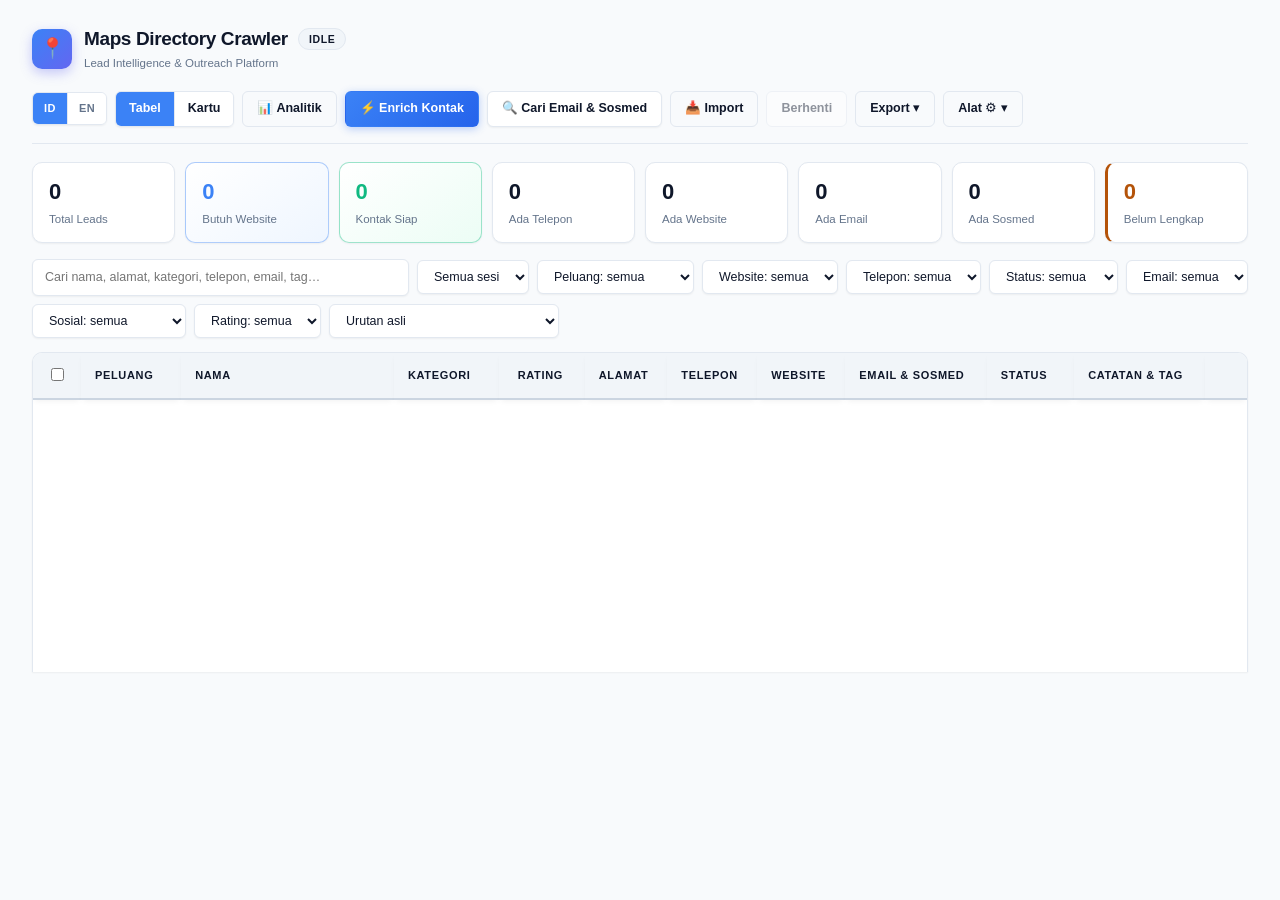
==== commit f90908c2: "Gemini 3.5 Flash is no longer available. Please switch to Gemini 3.7 Flash in the latest version of " ====
--- a/dashboard.html
+++ b/dashboard.html
@@ -266,6 +266,7 @@
         <div class="drawer-row"><b id="lblDPlusCode">Plus Code:</b> <span id="dPlusCode">—</span></div>
         <div class="drawer-row"><b id="lblDCoords">Koordinat:</b> <span id="dCoords">—</span></div>
         <div class="drawer-row"><b id="lblDHours">Jam Buka:</b> <div id="dHours" class="hours-box">—</div></div>
+        <div class="drawer-row"><b id="lblDScrapedAt">Waktu Scrape:</b> <span id="dScrapedAt">—</span></div>
       </div>
 
       <div class="drawer-section">
@@ -348,6 +349,10 @@
   <script src="opportunity.js"></script>
   <script src="import.js"></script>
   <script src="export.js"></script>
+  <script src="i18n.js"></script>
+  <script src="analytics.js"></script>
+  <script src="drawer.js"></script>
+  <script src="import-modal.js"></script>
   <script src="dashboard.js"></script>
 </body>
 </html>
--- a/dashboard.css
+++ b/dashboard.css
@@ -402,36 +402,49 @@
   background: var(--muted);
 }
 
-table { width: 100%; border-collapse: collapse; font-size: 12.5px; }
+table { width: 100%; border-collapse: separate; border-spacing: 0; font-size: 12.5px; }
 
 thead th {
   position: sticky;
   top: 0;
   z-index: 10;
-  padding: 10px 12px;
-  background: var(--panel);
-  box-shadow: inset 0 -1px 0 var(--line);
+  padding: 12px 14px;
+  background: var(--chip);
+  border-bottom: 2px solid var(--line-strong);
+  box-shadow: 0 3px 6px -2px rgba(0, 0, 0, 0.06);
   text-align: left;
   font-size: 11px;
-  font-weight: 700;
+  font-weight: 800;
   text-transform: uppercase;
-  letter-spacing: 0.05em;
-  color: var(--muted);
+  letter-spacing: 0.06em;
+  color: var(--fg);
   white-space: nowrap;
-}
-th.sortable { cursor: pointer; user-select: none; }
-th.sortable:hover { color: var(--fg); }
-.sort-icon { display: inline-block; font-size: 10px; margin-left: 3px; }
-.c-chk { width: 34px; text-align: center; }
+  user-select: none;
+  transition: background 0.15s ease, color 0.15s ease;
+}
+th.sortable { cursor: pointer; }
+th.sortable:hover {
+  background: color-mix(in srgb, var(--accent) 14%, var(--chip));
+  color: var(--accent);
+}
+.sort-icon { display: inline-block; font-size: 10.5px; margin-left: 4px; opacity: 0.7; }
+th.sortable:hover .sort-icon { opacity: 1; color: var(--accent); }
+.c-chk { width: 36px; text-align: center; }
 
 tbody td {
-  padding: 7px 12px;
+  padding: 8px 14px;
   border-bottom: 1px solid var(--line);
   vertical-align: middle;
+  background: var(--panel);
   transition: background 0.12s ease;
 }
+tbody tr:nth-child(even) td {
+  background: color-mix(in srgb, var(--chip) 40%, var(--panel));
+}
 tbody tr:last-child td { border-bottom: none; }
-tbody tr:hover { background: color-mix(in srgb, var(--accent) 4%, var(--panel)); }
+tbody tr:hover td {
+  background: color-mix(in srgb, var(--accent) 7%, var(--panel)) !important;
+}
 
 .c-name { min-width: 200px; max-width: 280px; }
 .c-cat { max-width: 140px; white-space: nowrap; overflow: hidden; text-overflow: ellipsis; color: var(--muted); }
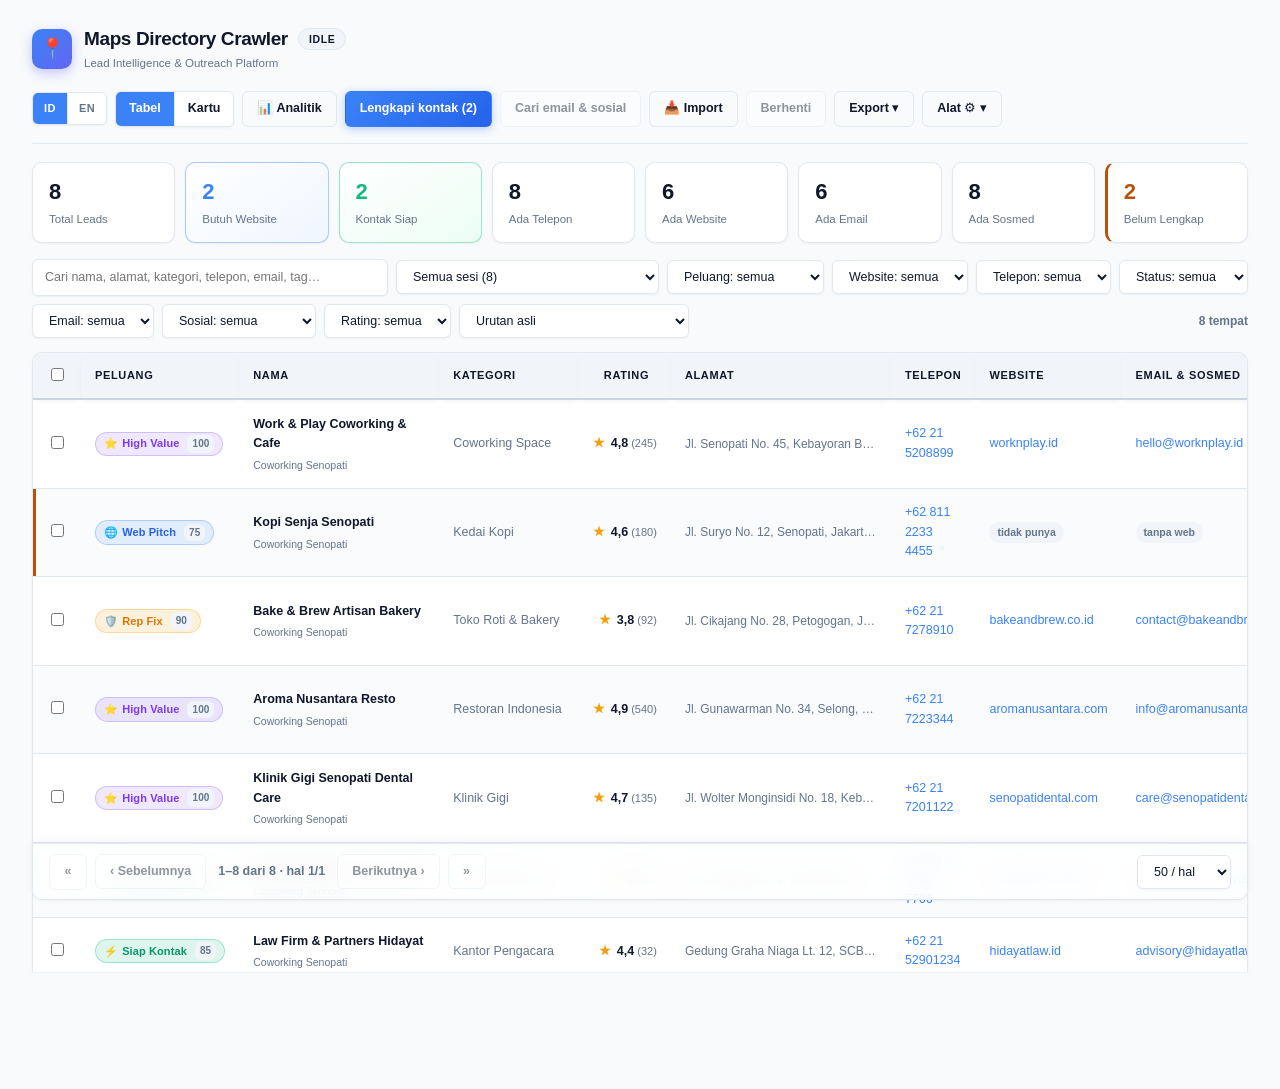
==== commit 089f082d: "Gemini 3.5 Flash is no longer available. Please switch to Gemini 3.7 Flash in the latest version of " ====
--- a/dashboard.html
+++ b/dashboard.html
@@ -353,6 +353,7 @@
   <script src="analytics.js"></script>
   <script src="drawer.js"></script>
   <script src="import-modal.js"></script>
+  <script src="demo.js"></script>
   <script src="dashboard.js"></script>
 </body>
 </html>
